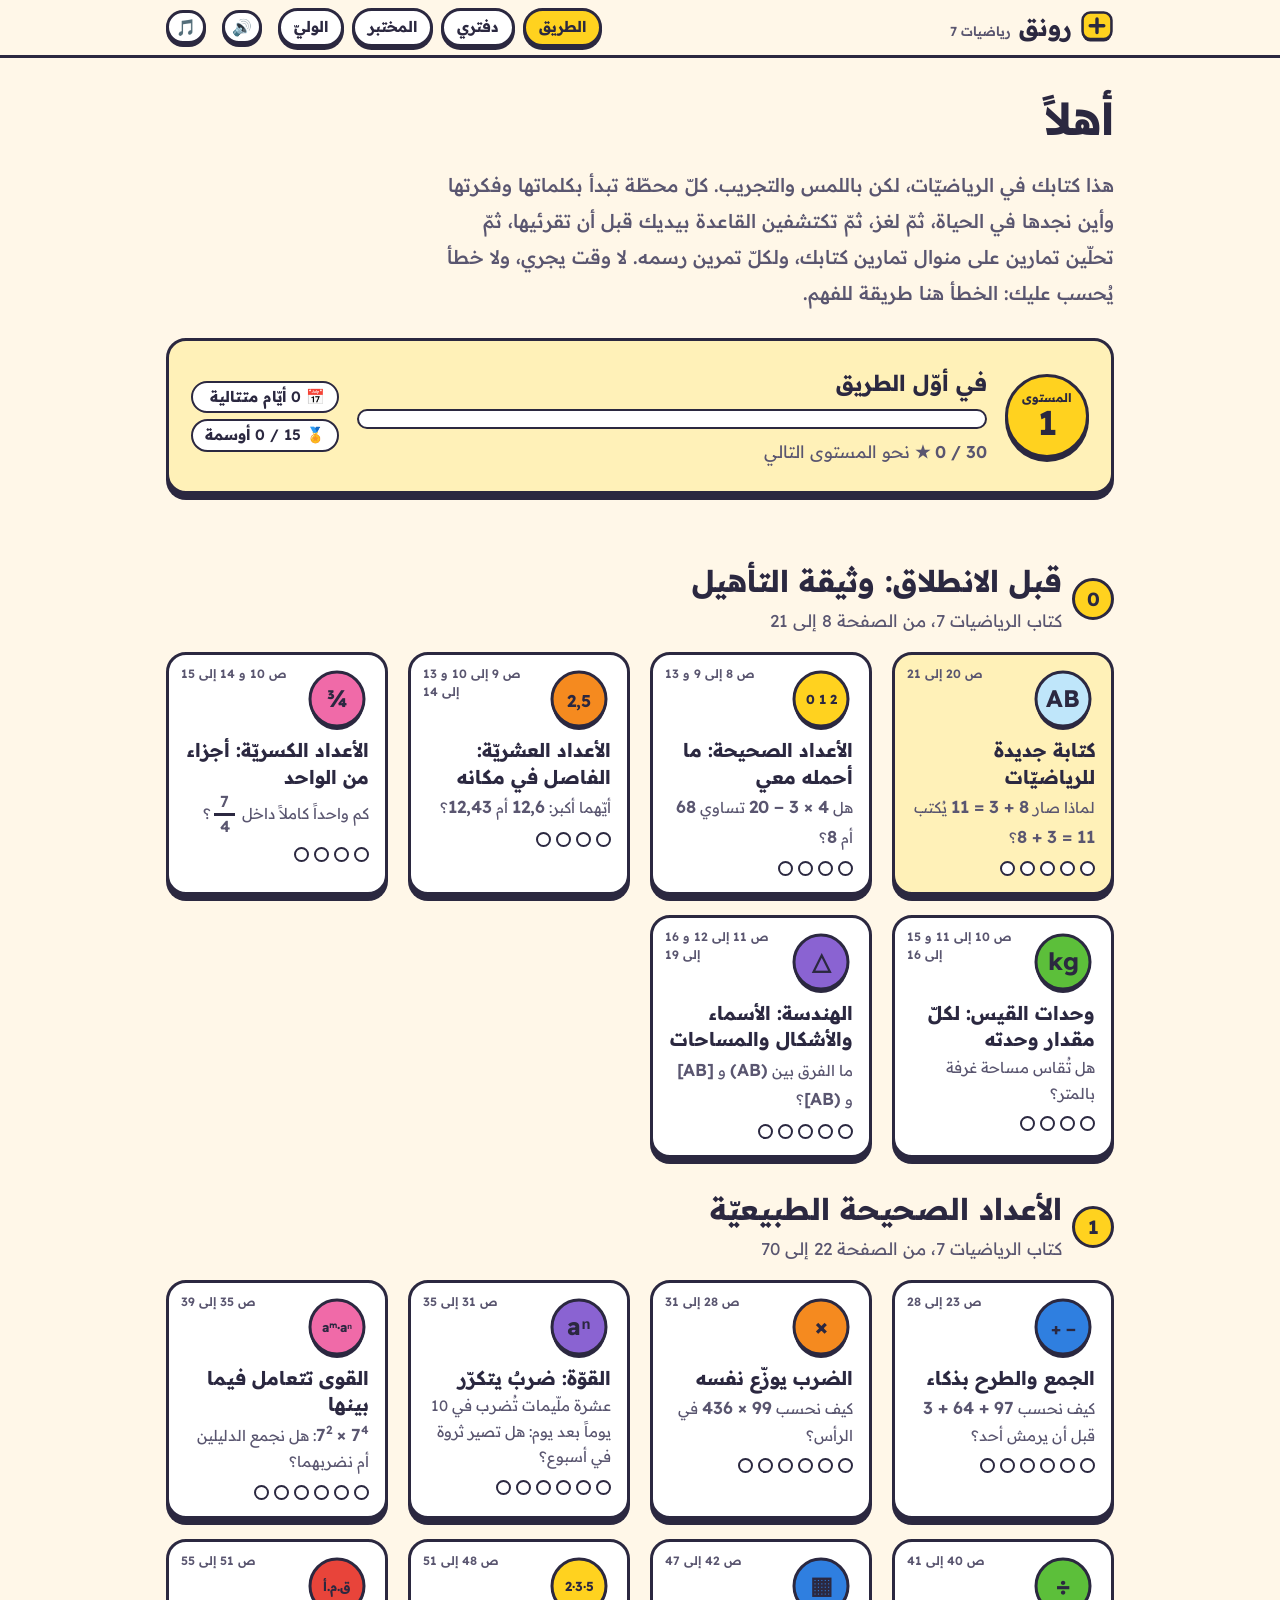
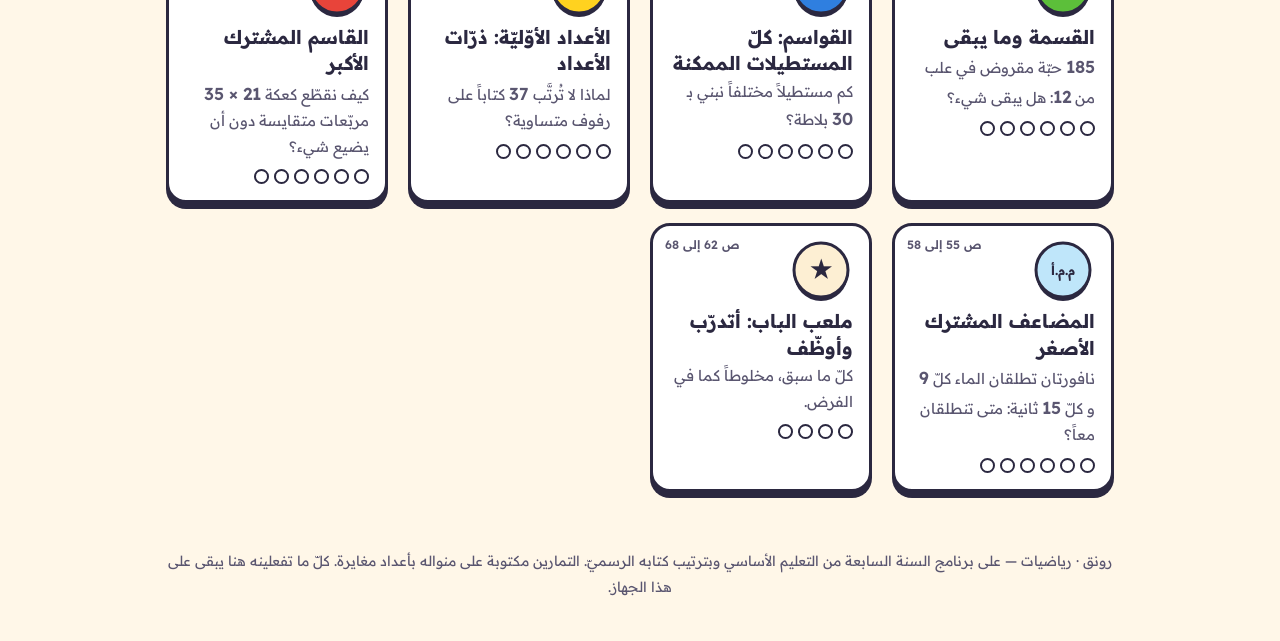
==== index.html @ 1fbb32f0 "Rawnaq Ed 0.4: first publication Co-Authored-By: Claude Fable 5.2 <noreply@anthropic.com>" ====
<!doctype html>
<html lang="ar" dir="rtl">
<head>
<meta charset="utf-8">
<meta name="robots" content="noindex, nofollow">
<meta name="viewport" content="width=device-width, initial-scale=1, viewport-fit=cover">
<meta name="theme-color" content="#FFD21F">
<link rel="manifest" href="manifest.webmanifest">
<link rel="icon" href="icons/icon.svg" type="image/svg+xml">
<link rel="apple-touch-icon" href="icons/icon-192.png">
<title>رونق · رياضيات</title>
<meta name="description" content="كتاب الرياضيات للسنة السابعة أساسي، باللمس والتجريب.">
<link rel="stylesheet" href="css/ed.css">
</head>
<body>
<header class="top">
  <div class="wrap">
    <a class="logo" href="#/" aria-label="رونق رياضيات، الصفحة الأولى">
      <svg viewBox="0 0 40 40" aria-hidden="true"><rect x="3" y="6" width="34" height="31" rx="9" fill="#2B2840"/><rect x="3" y="3" width="34" height="31" rx="9" fill="#FFD21F" stroke="#2B2840" stroke-width="3"/><path d="M12 18.500h16M20 10.500v16" stroke="#2B2840" stroke-width="4" stroke-linecap="round"/></svg>
      <span>رونق <small>رياضيات 7</small></span>
    </a>
    <nav class="nav" id="nav" aria-label="أقسام المنصّة">
      <a href="#/" data-k="home">الطريق</a>
      <a href="#/notebook" data-k="notebook">دفتري</a>
      <a href="#/lab" data-k="lab">المختبر</a>
      <a href="#/guardian" data-k="guardian">الوليّ</a>
    </nav>
    <button class="snd" id="sndBtn" type="button" aria-label="أصوات الأجوبة">🔊</button>
    <button class="snd" id="musBtn" type="button" aria-label="الموسيقى الهادئة">🎵</button>
  </div>
</header>
<main id="app"></main>
<noscript><p style="padding:24px">تحتاج هذه الصفحة إلى JavaScript لتعمل.</p></noscript>
<script src="js/core.js"></script>
<script src="js/pad.js"></script>
<script src="js/sound.js"></script>
<script src="js/game.js"></script>
<script src="js/viz.js"></script>
<script src="js/widgets.js"></script>
<script src="js/lab.js"></script>
<script src="js/content/ch0.js"></script>
<script src="js/content/ch1-0.js"></script>
<script src="js/content/ch1-a.js"></script>
<script src="js/content/ch1-b.js"></script>
<script src="js/content/ch1-c.js"></script>
<script src="js/app.js"></script>
<script src="js/remote.js"></script>
</body>
</html>
---- css/ed.css ----
/* Rawnaq Ed. Same paper, ink and chunky cards as the Rawnaq games site,
   tuned for reading and for touching numbers. */
@font-face {
  font-family: "Readex Pro"; src: url("../fonts/ReadexPro.ttf") format("truetype");
  font-weight: 160 700; font-style: normal; font-display: swap;
}
:root {
  --paper: #FFF7E8; --paper2: #FDEFD3; --ink: #2B2840; --ink2: #5A5670;
  --sun: #FFD21F; --red: #E8443A; --green: #5CBF3A; --blue: #2F7FE0; --sky: #BFE6FA;
  --orange: #F58A1F; --pink: #F06AA8; --violet: #8A63D2; --white: #FFFFFF;
  --soft-green: #DDF3D3; --soft-sun: #FFF1B8; --soft-pink: #FBDDEA; --soft-violet: #E6DCF7;
  --r: 20px; --line: 3px;
}
* { box-sizing: border-box; }
[hidden] { display: none !important; }
html { -webkit-text-size-adjust: 100%; }
body {
  margin: 0; background: var(--paper); color: var(--ink);
  font-family: "Readex Pro", "Noto Kufi Arabic", "Noto Sans Arabic", "Segoe UI", Tahoma, sans-serif;
  font-size: 19px; line-height: 1.9;
}
button, input, select { font: inherit; color: inherit; }
.wrap { max-width: 980px; margin: 0 auto; padding: 0 16px; }
h1, h2, h3 { line-height: 1.4; margin: 0 0 .4em; font-weight: 700; }
h1 { font-size: clamp(28px, 5vw, 44px); }
h2 { font-size: clamp(23px, 3.6vw, 30px); }
h3 { font-size: 21px; }
p { margin: 0 0 1em; }
/* numbers and expressions always read left to right, as in the textbook */
.m, .expr { direction: ltr; unicode-bidi: isolate; display: inline-block; font-weight: 600; white-space: nowrap; font-feature-settings: "tnum"; }
.expr { font-size: 1.15em; white-space: normal; max-width: 100%; vertical-align: baseline; }
.expr sup .ans, sup .ans { width: 2.6em; font-size: 16px; padding: 0 4px; }
.qt { line-height: 2.5; }
.lbl { font-weight: 600; white-space: nowrap; }
.qt .ans { margin: 0 3px; }
.expr sup, .m sup { font-size: .68em; line-height: 0; vertical-align: .62em; }

/* ---------- top bar ---------- */
.top { position: sticky; top: 0; z-index: 20; background: var(--paper); border-bottom: var(--line) solid var(--ink); }
.top .wrap { display: flex; align-items: center; gap: 10px; padding-top: 8px; padding-bottom: 8px; flex-wrap: wrap; }
.logo { display: flex; align-items: center; gap: 8px; text-decoration: none; color: inherit; font-weight: 700; font-size: 24px; line-height: 1; }
.logo svg { width: 34px; height: 34px; }
.logo small { font-size: 13px; color: var(--ink2); font-weight: 600; }
.nav { display: flex; gap: 8px; margin-inline-start: auto; flex-wrap: wrap; }
.nav a { text-decoration: none; color: inherit; font-weight: 700; font-size: 15px; padding: 2px 13px; border: var(--line) solid var(--ink); border-radius: 999px; background: var(--white); box-shadow: 0 3px 0 var(--ink); }
.nav a:hover, .nav a:focus-visible { transform: translateY(2px); box-shadow: 0 1px 0 var(--ink); }
.nav a.on { background: var(--sun); }

/* ---------- pieces ---------- */
.card { background: var(--white); border: var(--line) solid var(--ink); border-radius: var(--r); box-shadow: 0 6px 0 var(--ink); padding: 22px; margin-bottom: 26px; }
.card > :last-child { margin-bottom: 0; }
.card.tint { background: var(--paper2); }
.card.sky { background: var(--sky); }
.tag { display: inline-block; font-weight: 700; font-size: 14px; line-height: 1.7; padding: 0 12px; border: var(--line) solid var(--ink); border-radius: 999px; background: var(--sun); }
.tag.blue { background: var(--blue); color: #fff; } .tag.green { background: var(--green); color: #fff; }
.tag.pink { background: var(--pink); color: #fff; } .tag.violet { background: var(--violet); color: #fff; }
.tag.plain { background: var(--white); }
.btn { display: inline-flex; align-items: center; justify-content: center; gap: 8px; text-decoration: none; font-weight: 700; font-size: 18px; padding: 6px 22px; border: var(--line) solid var(--ink); border-radius: 16px; background: var(--green); color: #fff; box-shadow: 0 5px 0 var(--ink); cursor: pointer; }
.btn:hover, .btn:focus-visible { transform: translateY(2px); box-shadow: 0 3px 0 var(--ink); }
.btn:active { transform: translateY(5px); box-shadow: 0 0 0 var(--ink); }
.btn.sun { background: var(--sun); color: var(--ink); } .btn.white { background: var(--white); color: var(--ink); }
.btn.blue { background: var(--blue); } .btn.small { font-size: 15px; padding: 2px 14px; border-radius: 12px; box-shadow: 0 3px 0 var(--ink); }
.btn[disabled] { opacity: .45; cursor: default; transform: none; box-shadow: 0 5px 0 var(--ink); }
.row { display: flex; gap: 12px; flex-wrap: wrap; align-items: center; }
.row.center { justify-content: center; }
.muted { color: var(--ink2); font-size: .9em; }
.spacer { flex: 1; }
:focus-visible { outline: 3px solid var(--blue); outline-offset: 2px; }

/* ---------- home: the road ---------- */
.hello { padding: 30px 0 8px; }
.hello p { color: var(--ink2); font-weight: 500; max-width: 36em; }
.road { position: relative; padding: 10px 0 30px; }
.unit-title { display: flex; align-items: center; gap: 10px; margin: 30px 0 14px; }
.unit-title .num { width: 42px; height: 42px; border-radius: 50%; border: var(--line) solid var(--ink); background: var(--sun); display: grid; place-items: center; font-weight: 700; flex: none; }
.stations { display: grid; grid-template-columns: repeat(auto-fill, minmax(215px, 1fr)); gap: 20px; }
.station { display: block; text-decoration: none; color: inherit; background: var(--white); border: var(--line) solid var(--ink); border-radius: var(--r); box-shadow: 0 6px 0 var(--ink); padding: 14px 16px 16px; position: relative; }
.station:hover, .station:focus-visible { transform: translateY(2px); box-shadow: 0 4px 0 var(--ink); }
.station .ico { width: 64px; height: 64px; display: block; margin-bottom: 4px; }
.station h3 { font-size: 19px; margin-bottom: 2px; }
.station .q { color: var(--ink2); font-size: 15px; line-height: 1.7; margin: 0; }
.station .pg { position: absolute; top: 10px; inset-inline-end: 12px; max-width: calc(100% - 100px); text-align: end; line-height: 1.5; font-size: 12px; color: var(--ink2); font-weight: 600; }
.station.next { background: var(--soft-sun); }
.station.done { background: var(--soft-green); }
.beads { display: flex; gap: 5px; margin-top: 10px; }
.beads i { width: 15px; height: 15px; border-radius: 50%; border: 2px solid var(--ink); background: var(--white); }
.beads i.on { background: var(--green); }
.soon { opacity: .6; border-style: dashed; box-shadow: none; }

/* ---------- station page ---------- */
.st-head { padding: 22px 0 6px; }
.st-head .back { font-size: 15px; font-weight: 700; color: var(--ink2); text-decoration: none; }
.steps { display: flex; gap: 6px; margin: 12px 0 22px; flex-wrap: wrap; }
.steps button { cursor: pointer; font-weight: 700; font-size: 15px; padding: 1px 13px; border: var(--line) solid var(--ink); border-radius: 999px; background: var(--white); }
.steps button.on { background: var(--ink); color: var(--paper); }
.steps button.seen:not(.on) { background: var(--soft-green); }
.beat h2 { display: flex; align-items: center; gap: 10px; flex-wrap: wrap; }
.say { background: var(--paper2); border: var(--line) dashed var(--ink); border-radius: 16px; padding: 12px 18px; font-weight: 500; margin: 0 0 18px; }
.rule { background: var(--soft-sun); border: var(--line) solid var(--ink); border-radius: 16px; padding: 14px 18px; margin: 0 0 18px; position: relative; }
.rule .src { font-size: 13px; color: var(--ink2); font-weight: 600; display: block; margin-top: 6px; }
.rule .expr { font-size: 1.25em; }
.next-bar { display: flex; justify-content: space-between; gap: 12px; margin: 10px 0 60px; flex-wrap: wrap; }

/* ---------- questions ---------- */
.qbox { border-top: 2px solid var(--paper2); padding: 16px 0 6px; }
.qbox:first-child { border-top: 0; padding-top: 0; }
.qbox .qn { font-weight: 700; color: var(--ink2); font-size: 14px; }
.qbox .qt { font-weight: 600; margin: 0 0 10px; }
.ans { line-height: 1.6; max-width: 100%; font-size: 20px; font-weight: 700; width: 5.5em; text-align: center; direction: ltr; padding: 2px 8px; border: var(--line) solid var(--ink); border-radius: 12px; background: var(--paper); }
.ans.wide { width: 11em; }
.ans.ok { background: var(--soft-green); } .ans.no { background: var(--soft-pink); }
.choices { display: flex; flex-wrap: wrap; gap: 10px; }
.choice { cursor: pointer; font-weight: 700; padding: 2px 16px; border: var(--line) solid var(--ink); border-radius: 12px; background: var(--white); box-shadow: 0 3px 0 var(--ink); }
.choice.sel { background: var(--sky); }
.choice.ok { background: var(--soft-green); } .choice.no { background: var(--soft-pink); }
.fb { margin-top: 10px; padding: 8px 14px; border-radius: 12px; font-weight: 500; font-size: 17px; border: 2px solid var(--ink); }
.fb.ok { background: var(--soft-green); } .fb.think { background: var(--soft-violet); } .fb.hint { background: var(--soft-sun); }
.fb b { font-weight: 700; }
.qactions { display: flex; gap: 10px; margin-top: 10px; flex-wrap: wrap; align-items: center; }
.linkbtn { background: none; border: 0; padding: 0; cursor: pointer; font-weight: 700; color: var(--blue); text-decoration: underline; font-size: 15px; }
.bins { display: grid; grid-template-columns: repeat(auto-fit, minmax(150px, 1fr)); gap: 12px; margin-top: 10px; }
.bin { border: var(--line) dashed var(--ink); border-radius: 14px; min-height: 84px; padding: 6px 8px; background: var(--paper); cursor: pointer; }
.bin h4 { margin: 0 0 4px; font-size: 15px; }
.chips { display: flex; flex-wrap: wrap; gap: 8px; min-height: 40px; }
.chip { cursor: pointer; direction: ltr; font-weight: 700; padding: 0 12px; border: var(--line) solid var(--ink); border-radius: 10px; background: var(--white); box-shadow: 0 3px 0 var(--ink); }
.chip.sel { background: var(--sun); transform: translateY(-3px); }
.chip.ok { background: var(--soft-green); } .chip.no { background: var(--soft-pink); }

/* ---------- explorables ---------- */
.lab-area { background: var(--white); border: var(--line) solid var(--ink); border-radius: var(--r); padding: 14px; margin: 0 0 18px; overflow: hidden; }
.lab-area svg { display: block; width: 100%; height: auto; touch-action: none; user-select: none; }
.ctl { display: flex; align-items: center; gap: 10px; flex-wrap: wrap; margin: 6px 0; font-weight: 600; }
.ctl input[type=range] { flex: 1; min-width: 140px; accent-color: var(--blue); height: 28px; }
.ctl .val { min-width: 2.2em; text-align: center; border: var(--line) solid var(--ink); border-radius: 10px; background: var(--sun); font-weight: 700; direction: ltr; }
.readout { text-align: center; font-size: 22px; margin: 8px 0 2px; min-height: 1.9em; }
.readout .expr { font-size: 1.1em; }
.c-blue { color: var(--blue); } .c-red { color: var(--red); } .c-green { color: #3d9a1f; } .c-orange { color: #d97506; } .c-violet { color: var(--violet); }
.grid100 { display: grid; grid-template-columns: repeat(10, 1fr); gap: 5px; direction: ltr; max-width: 520px; margin: 0 auto; }
.grid100 button { aspect-ratio: 1; border: 2px solid var(--ink); border-radius: 9px; background: var(--white); font-weight: 700; font-size: clamp(12px, 2.6vw, 18px); cursor: pointer; padding: 0; transition: background .25s, opacity .25s; }
.grid100 button.prime { background: var(--sun); }
.grid100 button.out { background: var(--paper2); opacity: .38; }
.grid100 button.hit { background: var(--sky); }
.grid100 button.one { background: var(--paper2); opacity: .5; }
.found { display: flex; gap: 8px; flex-wrap: wrap; justify-content: center; min-height: 40px; direction: ltr; }
.found span { border: var(--line) solid var(--ink); border-radius: 10px; padding: 0 10px; font-weight: 700; background: var(--soft-green); }
.found span.miss { background: var(--white); color: transparent; border-style: dashed; }

/* ---------- lab console ---------- */
.console { background: var(--ink); color: var(--paper); border-radius: var(--r); padding: 16px; font-size: 17px; min-height: 200px; max-height: 50vh; overflow: auto; }
.console .in { color: var(--sun); font-weight: 700; }
.console .out { margin: 0 0 10px; direction: ltr; text-align: left; unicode-bidi: plaintext; word-break: break-word; }
.console .out.ar { direction: rtl; text-align: right; }
.cmdline { display: flex; gap: 10px; margin-top: 12px; }
.cmdline input { flex: 1; min-width: 0; padding: 6px 14px; border: var(--line) solid var(--ink); border-radius: 14px; background: var(--white); font-weight: 600; }
.cmds { display: flex; flex-wrap: wrap; gap: 8px; margin: 12px 0; }

/* ---------- notebook / guardian ---------- */
table.t { width: 100%; border-collapse: collapse; font-size: 16px; }
table.t th, table.t td { text-align: start; padding: 6px 10px; border-bottom: 2px solid var(--paper2); vertical-align: top; }
table.t th { font-weight: 700; color: var(--ink2); font-size: 14px; }
.meter { height: 14px; border: 2px solid var(--ink); border-radius: 999px; background: var(--white); overflow: hidden; min-width: 90px; direction: ltr; }
.meter i { display: block; height: 100%; background: var(--green); }
.badge-row { display: flex; gap: 14px; flex-wrap: wrap; }
.badge { width: 110px; text-align: center; font-size: 13px; font-weight: 700; line-height: 1.5; }
.badge svg { width: 68px; height: 68px; display: block; margin: 0 auto 4px; }
.badge.off { opacity: .3; }
footer { color: var(--ink2); font-size: 14px; padding: 26px 0 40px; text-align: center; }
.pop { animation: pop .35s ease-out; }
@keyframes pop { 0% { transform: scale(.6); opacity: 0; } 70% { transform: scale(1.12); } 100% { transform: scale(1); opacity: 1; } }
@media (max-width: 640px) {
  body { font-size: 17px; } .card { padding: 16px; }
  .nav { width: 100%; margin-inline-start: 0; }
}
@media (prefers-reduced-motion: reduce) { .pop { animation: none; } .btn:hover, .station:hover { transform: none; } }
@media print { .top, .next-bar, .steps { display: none; } }

/* ---------- fractions, comparison signs, figures ---------- */
.frac { display: inline-flex; flex-direction: column; align-items: center; vertical-align: middle; line-height: 1.25; margin: 0 3px; font-size: .92em; }
.frac > span:first-child { border-bottom: 3px solid var(--ink); padding: 0 5px 1px; min-width: 1.3em; text-align: center; }
.frac > span:last-child { padding: 1px 5px 0; text-align: center; }
.frac .ans { width: 2.8em; font-size: 17px; margin: 2px 0; }
button.ans.sign { width: 2.4em; cursor: pointer; background: var(--white); box-shadow: 0 3px 0 var(--ink); }
button.ans.sign.ok { background: var(--soft-green); } button.ans.sign.no { background: var(--soft-pink); }
.lab-area.fig svg { height: auto; }

/* ---------- sound buttons, level, stars, badges ---------- */
.snd { margin-inline-start: 6px; width: 40px; height: 34px; border: var(--line) solid var(--ink); border-radius: 999px; background: var(--white); box-shadow: 0 3px 0 var(--ink); cursor: pointer; font-size: 16px; line-height: 1; padding: 0; }
.snd.off { background: var(--paper2); opacity: .55; }
.snd#musBtn.off { text-decoration: line-through; }
a.levelcard { display: flex; gap: 18px; align-items: center; text-decoration: none; color: inherit; background: var(--soft-sun); flex-wrap: wrap; }
.lv-n { width: 84px; height: 84px; border-radius: 50%; border: var(--line) solid var(--ink); background: var(--sun); display: grid; place-content: center; text-align: center; line-height: 1.1; flex: none; box-shadow: 0 4px 0 var(--ink); }
.lv-n span { font-size: 12px; font-weight: 700; } .lv-n b { font-size: 34px; }
.lv-main { flex: 1; min-width: 200px; } .lv-main > b { font-size: 22px; }
.lv-side { display: flex; flex-direction: column; gap: 6px; }
.pill { font-weight: 700; font-size: 15px; background: var(--white); border: 2px solid var(--ink); border-radius: 999px; padding: 0 12px; }
.meter.big { height: 20px; margin: 4px 0; } .meter.big i { background: var(--orange); transition: width .6s; }
.stars { color: #E9A900; font-size: 1.25em; letter-spacing: 2px; text-shadow: 0 1px 0 var(--ink); } .stars i { color: #ddd; font-style: normal; text-shadow: none; }
.fb { position: relative; }
.plus { position: absolute; inset-inline-end: 14px; top: -6px; font-weight: 700; color: #B98300; font-size: 22px; animation: rise 1.3s ease-out forwards; pointer-events: none; }
@keyframes rise { 0% { transform: translateY(8px) scale(.6); opacity: 0; } 25% { transform: translateY(-6px) scale(1.25); opacity: 1; } 100% { transform: translateY(-46px) scale(1); opacity: 0; } }
.combo { display: inline-block; margin-inline-start: 10px; background: var(--orange); color: #fff; font-weight: 700; font-size: 14px; border: 2px solid var(--ink); border-radius: 999px; padding: 0 10px; animation: pop .35s ease-out; }
.toasts { position: fixed; top: 12px; left: 0; right: 0; z-index: 90; display: flex; flex-direction: column; align-items: center; gap: 8px; pointer-events: none; }
.toast { display: flex; gap: 12px; align-items: center; background: var(--white); border: var(--line) solid var(--ink); border-radius: 18px; box-shadow: 0 6px 0 var(--ink); padding: 8px 20px; font-size: 17px; line-height: 1.6; animation: drop .45s cubic-bezier(.2,1.4,.4,1); width: max-content; max-width: 92vw; }
.toast.badge { background: var(--soft-sun); } .toast .big { font-size: 40px; line-height: 1; }
.toast.out { opacity: 0; transform: translateY(-20px); transition: all .4s; }
@keyframes drop { from { transform: translateY(-80px); opacity: 0; } to { transform: none; opacity: 1; } }
.confetti { position: fixed; inset: 0; z-index: 80; pointer-events: none; overflow: hidden; }
.confetti i { position: absolute; top: -20px; width: 10px; height: 16px; border-radius: 3px; animation: fall linear forwards; }
@keyframes fall { to { top: 105%; transform: rotate(720deg) translateX(40px); } }
.badge { width: 128px; } .badge .b-ico { font-size: 44px; line-height: 1.2; } .badge span { display: block; font-weight: 500; font-size: 12px; color: var(--ink2); line-height: 1.5; }
.badge.off { opacity: .32; filter: grayscale(1); }
.gloss p { margin: 0 0 6px; } .gloss { margin-top: 12px; }
label.check { display: inline-flex; gap: 8px; align-items: center; font-weight: 600; cursor: pointer; } label.check input { width: 22px; height: 22px; accent-color: var(--green); }
.gallery { display: grid; grid-template-columns: repeat(auto-fill, minmax(300px, 1fr)); gap: 16px; } .gallery .card { padding: 12px; margin: 0; }
textarea { width: 100%; font: inherit; padding: 8px 12px; border: var(--line) solid var(--ink); border-radius: 12px; background: var(--paper); }
.lab-who { flex: 1; font-weight: 700; align-self: center; min-width: 0; }

/* ---------- figures ---------- */
.vizbox { direction: ltr; width: 100%; display: flex; flex-direction: column; justify-content: center; }
.vizbox svg.viz, .vizbox .viz-raw svg, .vizbox > svg { display: block; width: 100%; height: auto; max-height: 100%; }
.vizbox.live, .vizbox.rtl { direction: rtl; }
.vizbox.live { justify-content: flex-start; }
.vizbox.live .lab-area { margin-bottom: 8px; padding: 8px; border-width: 2px; }
.vizset { width: 100%; display: flex; flex-direction: column; justify-content: center; gap: 6px; min-height: 0; }
.vizdots { display: flex; gap: 6px; justify-content: center; direction: ltr; }
.vizdots button { width: 26px; height: 26px; border-radius: 50%; border: 2px solid var(--ink); background: var(--white); font-weight: 700; font-size: 13px; padding: 0; cursor: pointer; }
.vizdots button.on { background: var(--sun); }
.viz-note { text-align: center; font-size: 1.35em; font-weight: 700; line-height: 2.1; padding: 10px; }
.viz-note .expr { font-size: 1.2em; } .viz-ico { font-size: 64px; line-height: 1.2; }

/* ---------- the stage: one screen, the exercise on one half and its drawing on the other ---------- */
body.in-stage { overflow: hidden; } body.in-stage .top { display: none; }
.stage { height: 100vh; height: 100dvh; display: grid; grid-template-rows: auto minmax(0, 1fr) auto; }
.stage-top { display: flex; align-items: center; gap: 12px; padding: 6px 14px; border-bottom: var(--line) solid var(--ink); background: var(--paper); min-width: 0; }
.stage-top .back { font-weight: 700; font-size: 15px; color: var(--ink); text-decoration: none; border: 2px solid var(--ink); border-radius: 999px; padding: 0 12px; background: var(--white); white-space: nowrap; }
.stage-title { display: flex; align-items: center; gap: 8px; font-size: 17px; min-width: 0; white-space: nowrap; overflow: hidden; text-overflow: ellipsis; }
.stage-title .ico { flex: none; }
.stage-top .steps { margin: 0 auto 0 0; margin-inline: auto 0; flex-wrap: nowrap; overflow: hidden; gap: 4px; }
.stage-top .steps a { text-decoration: none; color: inherit; font-weight: 700; font-size: 13px; padding: 0 10px; border: 2px solid var(--ink); border-radius: 999px; background: var(--white); white-space: nowrap; }
.stage-top .steps a.seen { background: var(--soft-green); } .stage-top .steps a.on { background: var(--ink); color: var(--paper); }
.stage-stars { font-weight: 700; background: var(--sun); border: 2px solid var(--ink); border-radius: 999px; padding: 0 12px; white-space: nowrap; direction: ltr; }
.panes { display: grid; grid-template-columns: minmax(0, 1fr) minmax(0, 1fr); min-height: 0; }
.stage.solo .panes { grid-template-columns: minmax(0, 1fr); }
.pane { min-height: 0; min-width: 0; overflow-y: auto; padding: 16px 20px; }
.pane.text { scroll-behavior: smooth; }
.pane.fig { background: var(--white); border-inline-start: var(--line) solid var(--ink); display: flex; align-items: center; justify-content: center; padding: 12px; transition: background .4s; }
.pane.fig.solved { background: #F3FBEF; }
.pane.fig > * { max-height: 100%; }
.stage.solo .pane.text { max-width: 980px; margin: 0 auto; width: 100%; }
.slide-head { display: flex; gap: 8px; align-items: center; font-weight: 700; color: var(--ink2); font-size: 15px; margin-bottom: 8px; flex-wrap: wrap; }
.pane.text h2 { font-size: 24px; } .pane.text h3 { margin-top: 0; }
.pane.text .qbox { border-top: 0; padding-top: 0; }
.try { font-weight: 700; color: var(--blue); }
.stage-bot { display: flex; align-items: center; gap: 12px; padding: 6px 14px 10px; border-top: var(--line) solid var(--ink); background: var(--paper); }
.stage-bot .prev { min-width: 96px; } .stage-bot .btn { font-size: 16px; padding: 2px 18px; box-shadow: 0 4px 0 var(--ink); }
.stage-bot .btn.next { background: var(--white); color: var(--ink); min-width: 110px; }
.stage-bot .btn.next.go { background: var(--sun); animation: pop .35s ease-out; }
.track { flex: 1; display: flex; gap: 4px; align-items: center; justify-content: center; flex-wrap: wrap; min-width: 0; }
.track i { width: 12px; height: 12px; border-radius: 50%; border: 2px solid var(--ink); background: var(--white); flex: none; }
.track i:not(.q) { border-radius: 3px; } .track i.ok { background: var(--green); } .track i.on { background: var(--ink); transform: scale(1.3); }
.track .m { font-size: 13px; color: var(--ink2); margin-inline-start: 8px; }
.terms { display: flex; flex-direction: column; gap: 8px; }
.term { text-align: start; cursor: pointer; background: var(--white); border: var(--line) solid var(--ink); border-radius: 14px; padding: 6px 14px; box-shadow: 0 3px 0 var(--ink); line-height: 1.7; }
.term b { display: block; font-size: 1.05em; } .term span { color: var(--ink2); font-weight: 500; font-size: .92em; }
.term.on { background: var(--soft-sun); }
.idea { background: var(--soft-sun); border: var(--line) solid var(--ink); border-radius: 16px; padding: 14px 18px; font-size: 1.1em; font-weight: 600; }
.uses { display: grid; grid-template-columns: repeat(auto-fit, minmax(210px, 1fr)); gap: 14px; }
.use { background: var(--white); border: var(--line) solid var(--ink); border-radius: var(--r); box-shadow: 0 5px 0 var(--ink); padding: 12px 16px; text-align: center; }
.use-ico { font-size: 54px; line-height: 1.3; } .use h3 { margin: 0 0 4px; } .use p { margin: 0; color: var(--ink2); font-size: .92em; line-height: 1.75; }
.finale { text-align: center; padding: 16px 0; } .finale .ico { margin: 0 auto; display: block; } .bigstars { font-size: 34px; font-weight: 700; color: #B98300; margin: 0; }
/* tall screens (a phone held upright): the drawing above, the exercise under it */
@media (max-aspect-ratio: 1/1) {
  .panes { grid-template-columns: minmax(0, 1fr); grid-template-rows: minmax(0, 40%) minmax(0, 1fr); }
  .stage.solo .panes { grid-template-rows: minmax(0, 1fr); }
  .pane.fig { order: -1; border-inline-start: 0; border-bottom: var(--line) solid var(--ink); padding: 8px; }
  .pane { padding: 12px 14px; }
  .stage-top .steps { display: none; } .stage-title b { font-size: 15px; }
}
@media (max-height: 520px) { .stage-top { padding: 3px 12px; } .stage-bot { padding: 4px 12px 6px; } .pane { padding: 10px 16px; } }

/* ---------- answer boxes that open the pad, and the pad ---------- */
button.ans.slot { cursor: pointer; background: var(--white); box-shadow: 0 3px 0 var(--ink); min-height: 1.9em; vertical-align: middle; font-family: inherit; }
button.ans.slot.ok { background: var(--soft-green); } button.ans.slot.no { background: var(--soft-pink); }
button.ans.slot.typing { background: var(--soft-sun); outline: 4px solid var(--orange); outline-offset: 2px; }
button.ans.slot[disabled] { box-shadow: none; color: inherit; opacity: 1; }
.pad { position: fixed; z-index: 50; bottom: 0; right: 0; width: 50%; background: var(--ink); padding: 8px 10px 10px; border-radius: 18px 0 0 0; box-shadow: 0 -4px 16px rgba(0,0,0,.25); }
body:not(.in-stage) .pad { width: 100%; max-width: 560px; right: 50%; transform: translateX(50%); border-radius: 18px 18px 0 0; }
.pad[hidden] { display: none; }
.pad-prev { background: var(--paper); color: var(--ink); border-radius: 10px; font-weight: 700; font-size: 22px; text-align: center; min-height: 36px; line-height: 36px; margin-bottom: 6px; direction: ltr; overflow: hidden; white-space: nowrap; }
.pad-row { display: flex; justify-content: center; gap: 6px; margin-bottom: 6px; }
.pad-key { flex: 1; height: 44px; font-size: 24px; font-weight: 700; border: 2px solid var(--paper); border-radius: 12px; background: var(--paper); color: var(--ink); cursor: pointer; padding: 0; font-family: inherit; }
.pad-key.op { background: var(--sky); } .pad-key.ok { background: var(--green); color: #fff; flex: 1.6; font-size: 20px; } .pad-key.del { background: var(--soft-pink); }
.pad-key:active { transform: scale(.94); }
.pad-note { color: var(--paper); font-size: 13px; text-align: center; opacity: .85; line-height: 1.4; }
body.pad-on .pane.text { padding-bottom: 250px; }
body.pad-on:not(.in-stage) { padding-bottom: 260px; }
@media (max-aspect-ratio: 1/1) { .pad { width: 100%; border-radius: 18px 18px 0 0; } .pad-key { height: 48px; } }

/* ---------- television ---------- */
html.tv body { font-size: 20px; }
html.tv .wrap { max-width: 1120px; }
html.tv :focus { outline: 5px solid var(--blue); outline-offset: 2px; box-shadow: 0 0 0 9px var(--sun) !important; border-radius: 12px; }
html.tv .pad-key:focus { outline: 4px solid var(--sun); box-shadow: none !important; background: var(--sun); transform: scale(1.08); }
html.tv input[type=range] { height: 36px; }
html.tv .grid100 { max-width: 620px; }
html.tv .stage .qt { line-height: 2.2; }
html.tv .pane { padding: 12px 18px; }
html.tv .pad-key { height: 40px; }
@media (prefers-reduced-motion: reduce) { .plus, .toast, .stage-bot .btn.next.go, .combo { animation: none; } }
/* an explorable inside half a screen: tighter, so its drawing, its sentence and its sliders all fit */
.vizbox.live .readout { font-size: 17px; line-height: 1.7; min-height: 0; margin: 4px 0; }
.vizbox.live .ctl { margin: 2px 0; font-size: .85em; gap: 6px; }
.vizbox.live .say { padding: 6px 12px; margin-bottom: 8px; font-size: .85em; }
.vizbox.live .lab-area svg { max-height: 42vh; }
.pane.fig:has(.vizbox.live) { align-items: flex-start; }
/* nothing in a stage may be wider than the screen: a long title or a long line must never push the page sideways */
.stage { grid-template-columns: minmax(0, 1fr); width: 100%; overflow: hidden; }
.stage-top > * { flex-shrink: 0; }
.stage-top .stage-title { flex: 0 1 auto; }
.stage-top .steps { flex: 1 1 0; min-width: 0; justify-content: flex-end; }
.pane { overflow-x: hidden; }
.pane.text .qt { overflow-wrap: anywhere; }
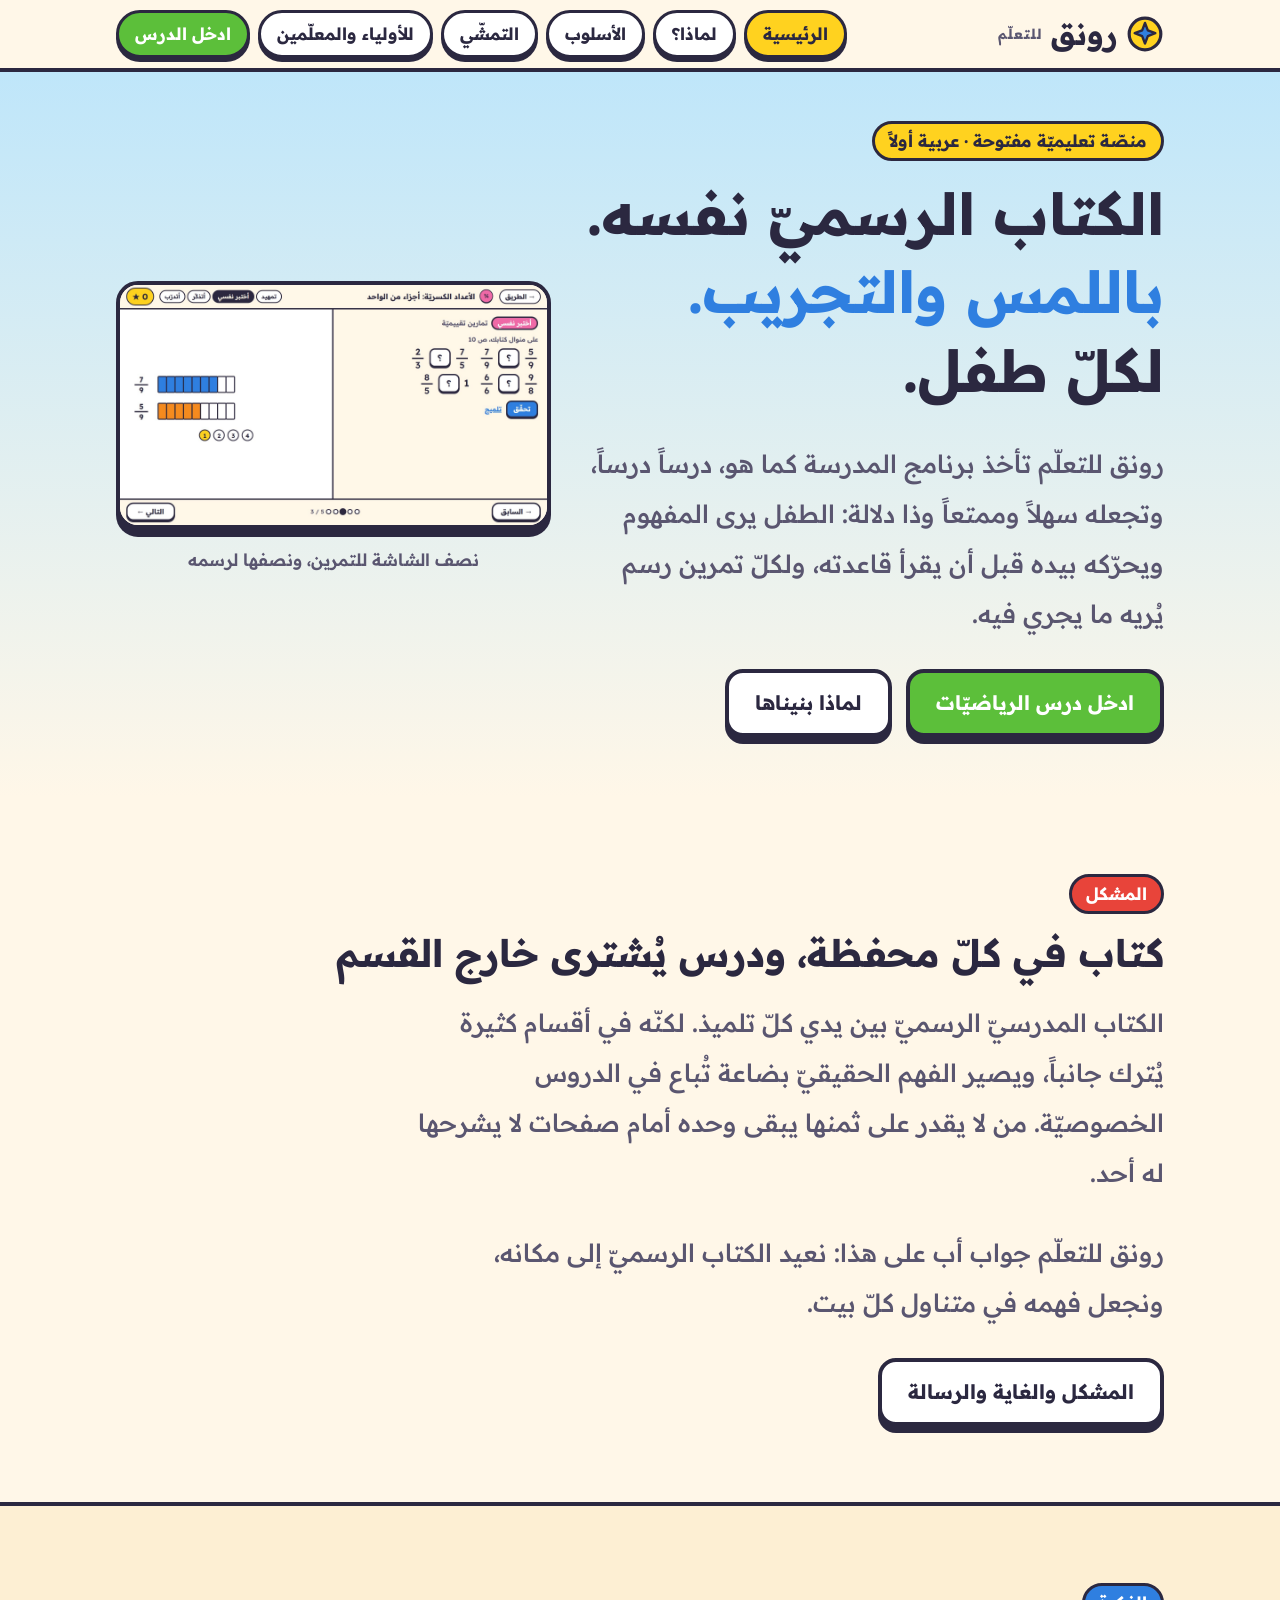
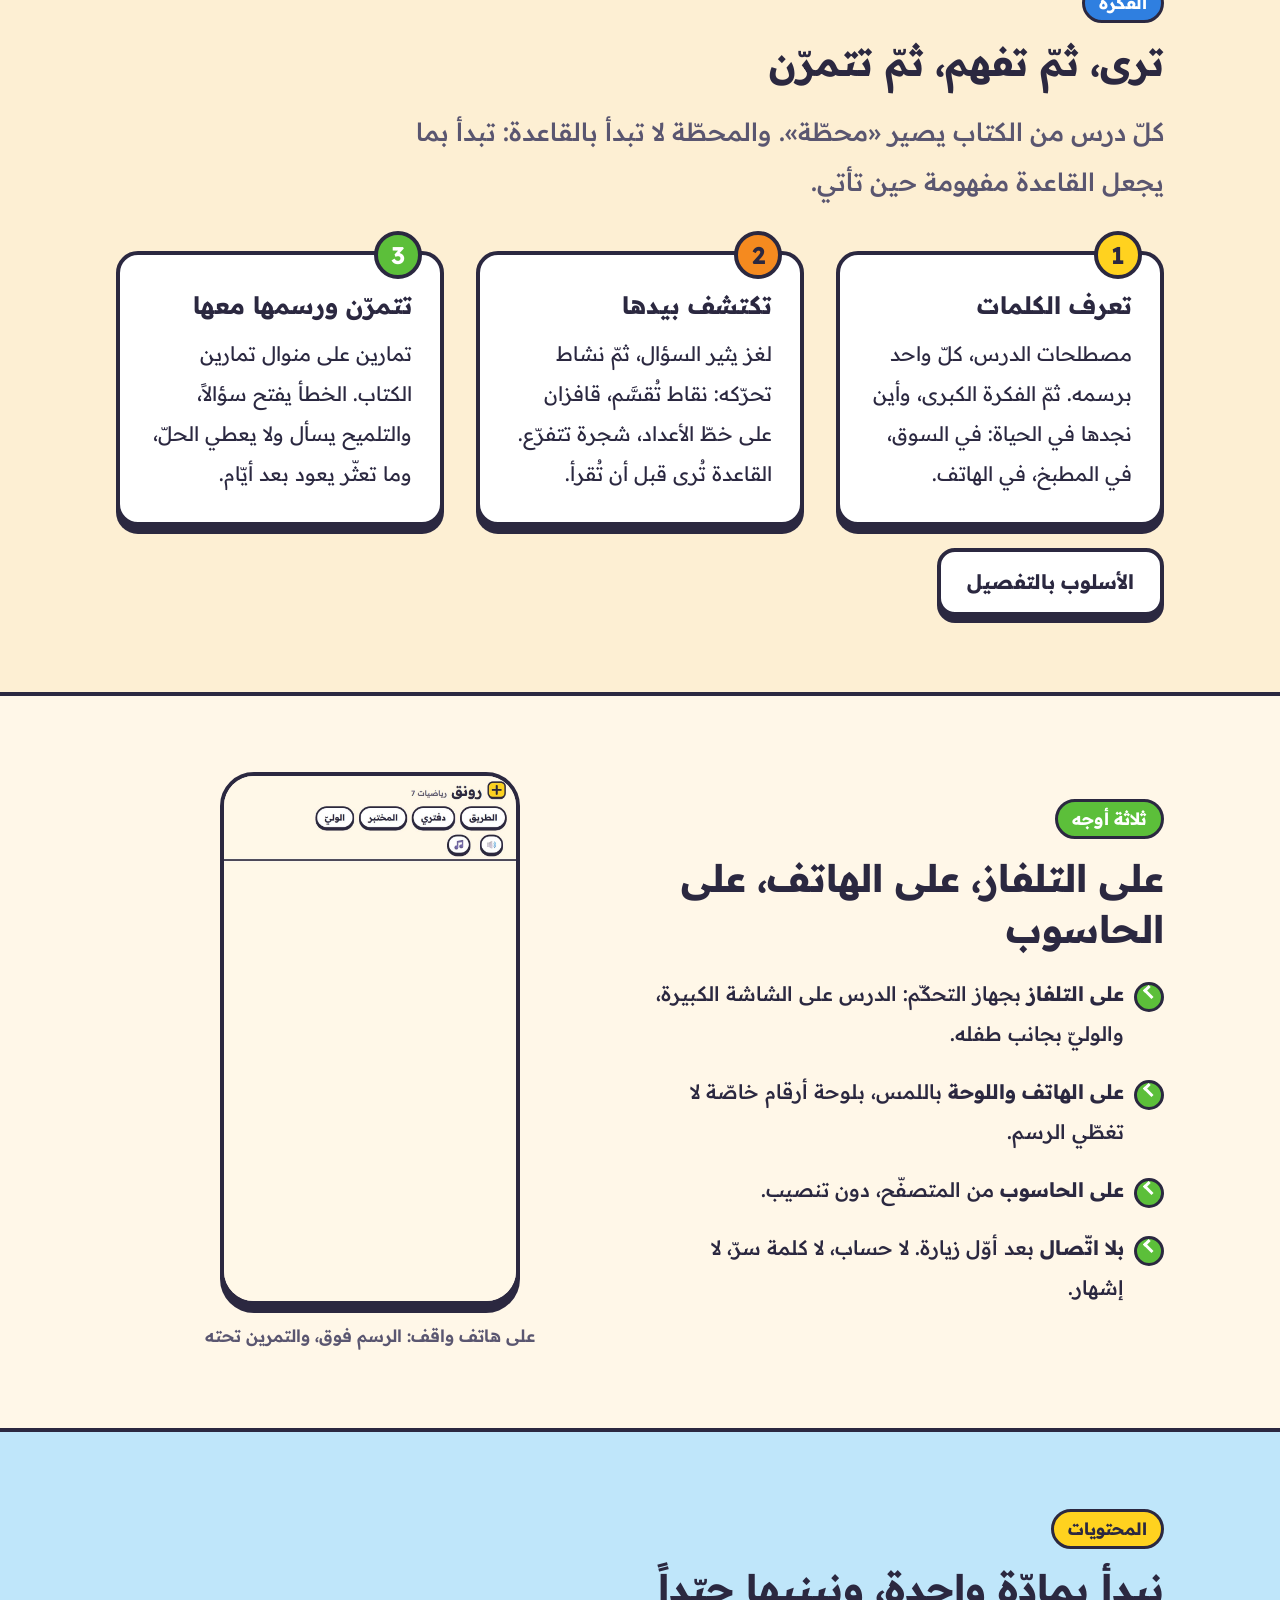
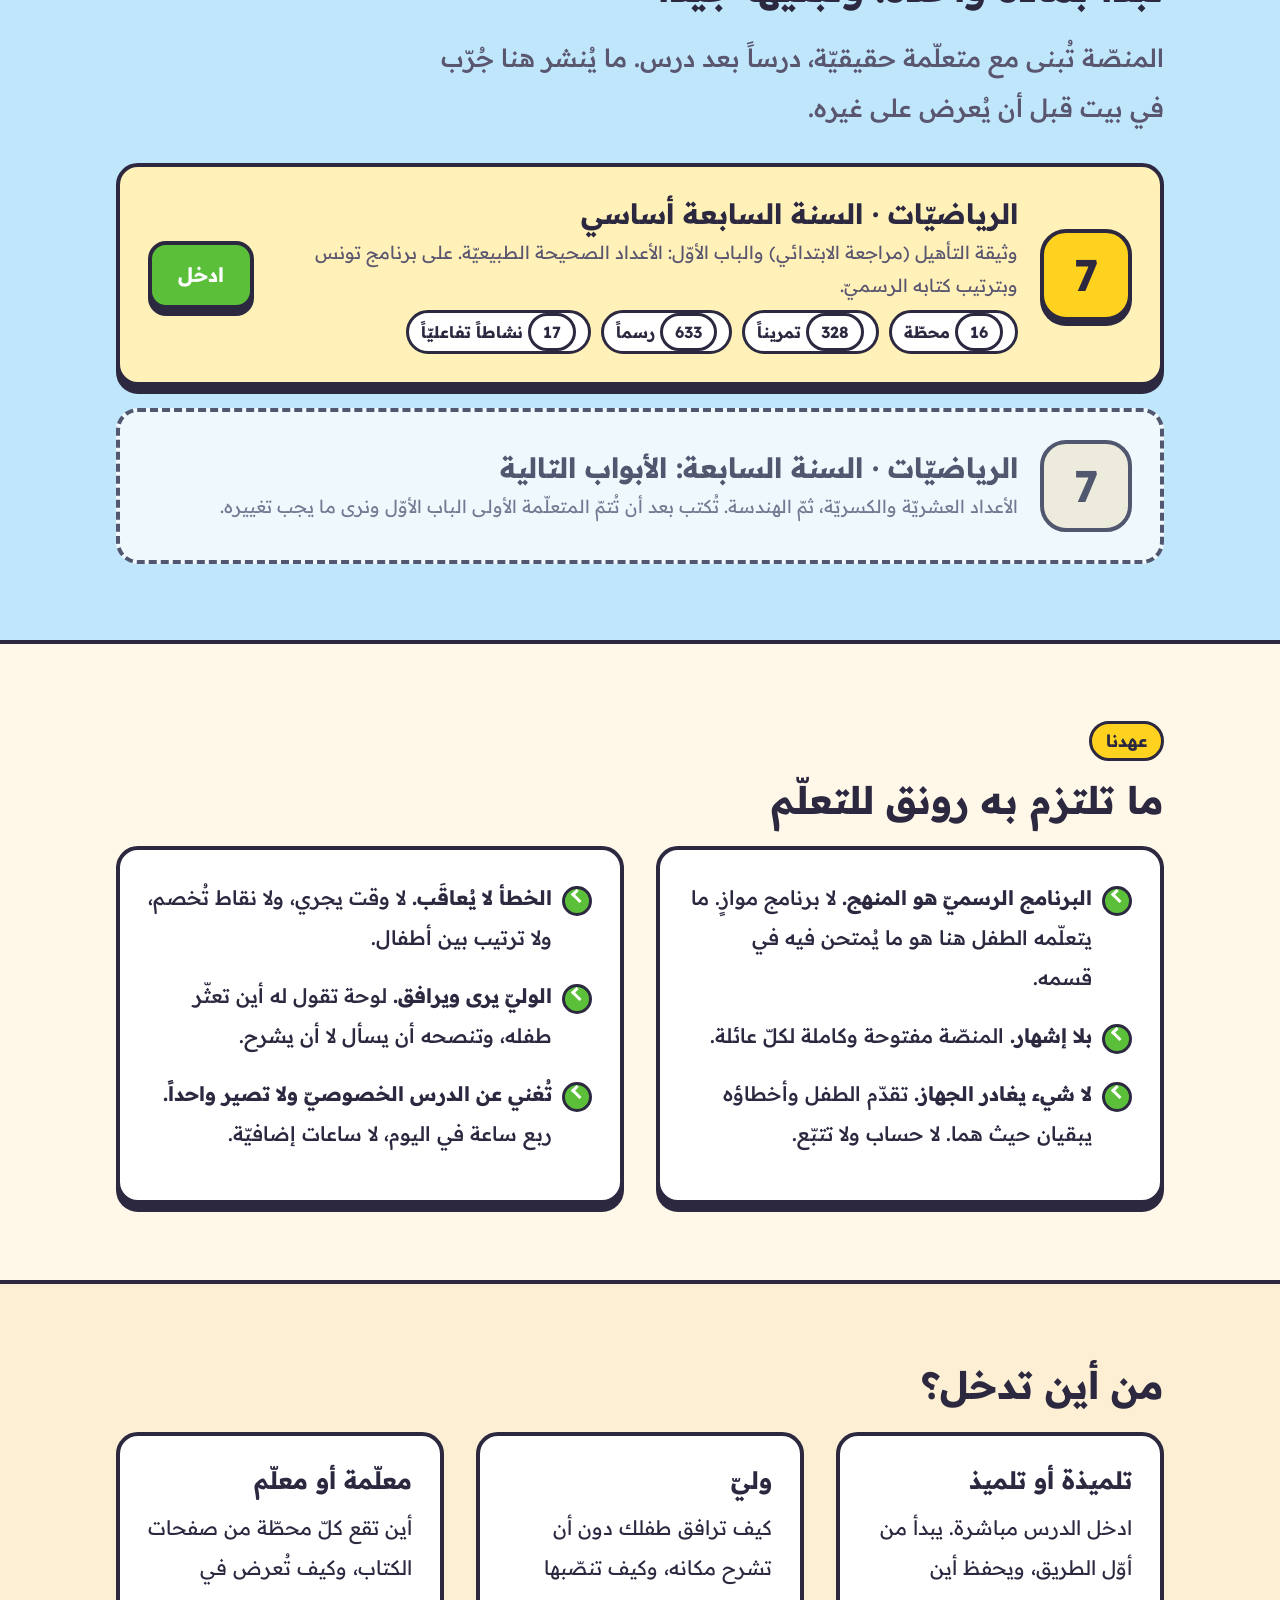
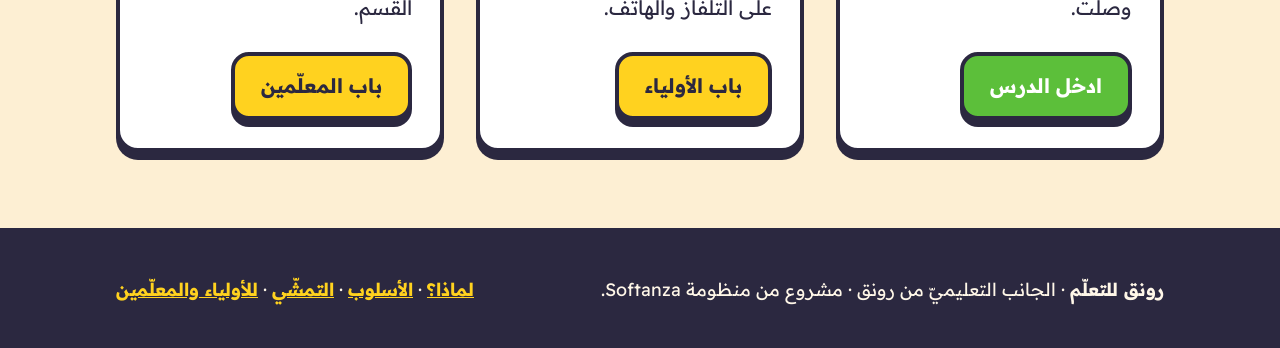
==== commit 63806053: "The site around the platform: why, method, journey, guardians; the maths platform moves to math7/ Co" ====
--- a/index.html
+++ b/index.html
@@ -3,47 +3,145 @@
 <head>
 <meta charset="utf-8">
 <meta name="robots" content="noindex, nofollow">
-<meta name="viewport" content="width=device-width, initial-scale=1, viewport-fit=cover">
-<meta name="theme-color" content="#FFD21F">
-<link rel="manifest" href="manifest.webmanifest">
-<link rel="icon" href="icons/icon.svg" type="image/svg+xml">
-<link rel="apple-touch-icon" href="icons/icon-192.png">
-<title>رونق · رياضيات</title>
-<meta name="description" content="كتاب الرياضيات للسنة السابعة أساسي، باللمس والتجريب.">
-<link rel="stylesheet" href="css/ed.css">
+<meta name="viewport" content="width=device-width, initial-scale=1">
+<title>رونق للتعلّم — البرنامج الرسميّ، باللمس والتجريب</title>
+<meta name="description" content="رونق للتعلّم منصّة مفتوحة تجعل دروس البرنامج الرسميّ سهلة وممتعة وذات دلالة. تبدأ برياضيّات السنة السابعة من التعليم الأساسي.">
+<link rel="icon" href="math7/icons/icon.svg" type="image/svg+xml">
+<link rel="stylesheet" href="css/site.css">
 </head>
 <body>
-<header class="top">
-  <div class="wrap">
-    <a class="logo" href="#/" aria-label="رونق رياضيات، الصفحة الأولى">
-      <svg viewBox="0 0 40 40" aria-hidden="true"><rect x="3" y="6" width="34" height="31" rx="9" fill="#2B2840"/><rect x="3" y="3" width="34" height="31" rx="9" fill="#FFD21F" stroke="#2B2840" stroke-width="3"/><path d="M12 18.500h16M20 10.500v16" stroke="#2B2840" stroke-width="4" stroke-linecap="round"/></svg>
-      <span>رونق <small>رياضيات 7</small></span>
+<header class="top"><div class="wrap">
+  <a class="logo" href="index.html" aria-label="رونق للتعلّم">
+    <svg viewBox="0 0 48 48" aria-hidden="true"><circle cx="24" cy="24" r="20" fill="#FFD21F" stroke="#2B2840" stroke-width="4"/><path d="M24 10l3.6 9.4L37 23l-9.4 3.6L24 36l-3.6-9.4L11 23l9.4-3.6z" fill="#2F7FE0" stroke="#2B2840" stroke-width="3" stroke-linejoin="round"/></svg>
+    رونق <small>للتعلّم</small>
+  </a>
+  <nav class="nav">
+    <a class="on" href="index.html">الرئيسية</a>
+    <a href="why.html">لماذا؟</a>
+    <a href="method.html">الأسلوب</a>
+    <a href="journey.html">التمشّي</a>
+    <a href="guardians.html">للأولياء والمعلّمين</a>
+    <a class="kids" href="math7/index.html">ادخل الدرس</a>
+  </nav>
+</div></header>
+
+<main>
+<div class="hero"><div class="wrap">
+  <div>
+    <span class="tag">منصّة تعليميّة مفتوحة · عربية أولاً</span>
+    <h1><span>الكتاب الرسميّ نفسه.</span> <b class="blue">باللمس والتجريب.</b> <span>لكلّ طفل.</span></h1>
+    <p class="lead">رونق للتعلّم تأخذ برنامج المدرسة كما هو، درساً درساً، وتجعله سهلاً وممتعاً وذا دلالة: الطفل يرى المفهوم ويحرّكه بيده قبل أن يقرأ قاعدته، ولكلّ تمرين رسم يُريه ما يجري فيه.</p>
+    <div class="btns">
+      <a class="btn" href="math7/index.html">ادخل درس الرياضيّات</a>
+      <a class="btn white" href="why.html">لماذا بنيناها</a>
+    </div>
+  </div>
+  <figure>
+    <div class="shot light"><img src="img/frac.jpg" width="1920" height="1080" alt="شاشة تمرين: مقارنة كسرين على اليمين، وعلى اليسار شريطان ملوّنان يمثّلان سبعة أتساع وخمسة أتساع"></div>
+    <figcaption>نصف الشاشة للتمرين، ونصفها لرسمه</figcaption>
+  </figure>
+</div></div>
+
+<section><div class="wrap">
+  <span class="tag red">المشكل</span>
+  <h2>كتاب في كلّ محفظة، ودرس يُشترى خارج القسم</h2>
+  <p class="lead">الكتاب المدرسيّ الرسميّ بين يدي كلّ تلميذ. لكنّه في أقسام كثيرة يُترك جانباً، ويصير الفهم الحقيقيّ بضاعة تُباع في الدروس الخصوصيّة. من لا يقدر على ثمنها يبقى وحده أمام صفحات لا يشرحها له أحد.</p>
+  <p class="lead">رونق للتعلّم جواب أب على هذا: نعيد الكتاب الرسميّ إلى مكانه، ونجعل فهمه في متناول كلّ بيت.</p>
+  <div class="btns"><a class="btn white" href="why.html">المشكل والغاية والرسالة</a></div>
+</div></section>
+
+<section class="tint"><div class="wrap">
+  <span class="tag blue">الفكرة</span>
+  <h2>ترى، ثمّ تفهم، ثمّ تتمرّن</h2>
+  <p class="lead">كلّ درس من الكتاب يصير «محطّة». والمحطّة لا تبدأ بالقاعدة: تبدأ بما يجعل القاعدة مفهومة حين تأتي.</p>
+  <div class="grid g3" style="margin-top:44px">
+    <div class="card step"><span class="n">1</span><h3>تعرف الكلمات</h3><p>مصطلحات الدرس، كلّ واحد برسمه. ثمّ الفكرة الكبرى، وأين نجدها في الحياة: في السوق، في المطبخ، في الهاتف.</p></div>
+    <div class="card step"><span class="n">2</span><h3>تكتشف بيدها</h3><p>لغز يثير السؤال، ثمّ نشاط تحرّكه: نقاط تُقسَّم، قافزان على خطّ الأعداد، شجرة تتفرّع. القاعدة تُرى قبل أن تُقرأ.</p></div>
+    <div class="card step"><span class="n">3</span><h3>تتمرّن ورسمها معها</h3><p>تمارين على منوال تمارين الكتاب. الخطأ يفتح سؤالاً، والتلميح يسأل ولا يعطي الحلّ، وما تعثّر يعود بعد أيّام.</p></div>
+  </div>
+  <div class="btns"><a class="btn white" href="method.html">الأسلوب بالتفصيل</a></div>
+</div></section>
+
+<section><div class="wrap">
+  <div class="grid g2" style="align-items:center">
+    <div>
+      <span class="tag green">ثلاثة أوجه</span>
+      <h2>على التلفاز، على الهاتف، على الحاسوب</h2>
+      <ul class="ticks">
+        <li><b>على التلفاز</b> بجهاز التحكّم: الدرس على الشاشة الكبيرة، والوليّ بجانب طفله.</li>
+        <li><b>على الهاتف واللوحة</b> باللمس، بلوحة أرقام خاصّة لا تغطّي الرسم.</li>
+        <li><b>على الحاسوب</b> من المتصفّح، دون تنصيب.</li>
+        <li><b>بلا اتّصال</b> بعد أوّل زيارة. لا حساب، لا كلمة سرّ، لا إشهار.</li>
+      </ul>
+    </div>
+    <figure>
+      <div class="shot phone light"><img src="img/phone.jpg" width="1000" height="1800" alt="المنصّة على هاتف: مثلّث بقاعدته وارتفاعه في الأعلى، وسؤال المساحة تحته"></div>
+      <figcaption>على هاتف واقف: الرسم فوق، والتمرين تحته</figcaption>
+    </figure>
+  </div>
+</div></section>
+
+<section class="sky" id="contents"><div class="wrap">
+  <span class="tag">المحتويات</span>
+  <h2>نبدأ بمادّة واحدة، ونبنيها جيّداً</h2>
+  <p class="lead">المنصّة تُبنى مع متعلّمة حقيقيّة، درساً بعد درس. ما يُنشر هنا جُرّب في بيت قبل أن يُعرض على غيره.</p>
+  <div class="grid" style="margin-top:26px;gap:22px">
+    <a class="card subject" href="math7/index.html">
+      <span class="badge">7</span>
+      <span>
+        <h3>الرياضيّات · السنة السابعة أساسي</h3>
+        <p>وثيقة التأهيل (مراجعة الابتدائي) والباب الأوّل: الأعداد الصحيحة الطبيعيّة. على برنامج تونس وبترتيب كتابه الرسميّ.</p>
+        <span class="facts"><span><span class="m">16</span> محطّة</span><span><span class="m">328</span> تمريناً</span><span><span class="m">633</span> رسماً</span><span><span class="m">17</span> نشاطاً تفاعليّاً</span></span>
+      </span>
+      <span class="btn">ادخل</span>
     </a>
-    <nav class="nav" id="nav" aria-label="أقسام المنصّة">
-      <a href="#/" data-k="home">الطريق</a>
-      <a href="#/notebook" data-k="notebook">دفتري</a>
-      <a href="#/lab" data-k="lab">المختبر</a>
-      <a href="#/guardian" data-k="guardian">الوليّ</a>
-    </nav>
-    <button class="snd" id="sndBtn" type="button" aria-label="أصوات الأجوبة">🔊</button>
-    <button class="snd" id="musBtn" type="button" aria-label="الموسيقى الهادئة">🎵</button>
+    <div class="card subject soon">
+      <span class="badge">7</span>
+      <span>
+        <h3>الرياضيّات · السنة السابعة: الأبواب التالية</h3>
+        <p>الأعداد العشريّة والكسريّة، ثمّ الهندسة. تُكتب بعد أن تُتمّ المتعلّمة الأولى الباب الأوّل ونرى ما يجب تغييره.</p>
+      </span>
+    </div>
   </div>
-</header>
-<main id="app"></main>
-<noscript><p style="padding:24px">تحتاج هذه الصفحة إلى JavaScript لتعمل.</p></noscript>
-<script src="js/core.js"></script>
-<script src="js/pad.js"></script>
-<script src="js/sound.js"></script>
-<script src="js/game.js"></script>
-<script src="js/viz.js"></script>
-<script src="js/widgets.js"></script>
-<script src="js/lab.js"></script>
-<script src="js/content/ch0.js"></script>
-<script src="js/content/ch1-0.js"></script>
-<script src="js/content/ch1-a.js"></script>
-<script src="js/content/ch1-b.js"></script>
-<script src="js/content/ch1-c.js"></script>
-<script src="js/app.js"></script>
-<script src="js/remote.js"></script>
+</div></section>
+
+<section><div class="wrap">
+  <span class="tag">عهدنا</span>
+  <h2>ما تلتزم به رونق للتعلّم</h2>
+  <div class="grid g2" style="margin-top:20px">
+    <div class="card"><ul class="ticks">
+      <li><b>البرنامج الرسميّ هو المنهج.</b> لا برنامج موازٍ. ما يتعلّمه الطفل هنا هو ما يُمتحن فيه في قسمه.</li>
+      <li><b>بلا إشهار.</b> المنصّة مفتوحة وكاملة لكلّ عائلة.</li>
+      <li><b>لا شيء يغادر الجهاز.</b> تقدّم الطفل وأخطاؤه يبقيان حيث هما. لا حساب ولا تتبّع.</li>
+    </ul></div>
+    <div class="card"><ul class="ticks">
+      <li><b>الخطأ لا يُعاقَب.</b> لا وقت يجري، ولا نقاط تُخصم، ولا ترتيب بين أطفال.</li>
+      <li><b>الوليّ يرى ويرافق.</b> لوحة تقول له أين تعثّر طفله، وتنصحه أن يسأل لا أن يشرح.</li>
+      <li><b>تُغني عن الدرس الخصوصيّ ولا تصير واحداً.</b> ربع ساعة في اليوم، لا ساعات إضافيّة.</li>
+    </ul></div>
+  </div>
+</div></section>
+
+<section class="tint"><div class="wrap">
+  <h2>من أين تدخل؟</h2>
+  <div class="grid g3" style="margin-top:20px">
+    <div class="card"><h3>تلميذة أو تلميذ</h3><p>ادخل الدرس مباشرة. يبدأ من أوّل الطريق، ويحفظ أين وصلت.</p><div class="btns"><a class="btn" href="math7/index.html">ادخل الدرس</a></div></div>
+    <div class="card"><h3>وليّ</h3><p>كيف ترافق طفلك دون أن تشرح مكانه، وكيف تنصّبها على التلفاز والهاتف.</p><div class="btns"><a class="btn sun" href="guardians.html">باب الأولياء</a></div></div>
+    <div class="card"><h3>معلّمة أو معلّم</h3><p>أين تقع كلّ محطّة من صفحات الكتاب، وكيف تُعرض في القسم.</p><div class="btns"><a class="btn sun" href="guardians.html#teachers">باب المعلّمين</a></div></div>
+  </div>
+</div></section>
+</main>
+
+<footer><div class="wrap">
+  <div><b>رونق للتعلّم</b> · الجانب التعليميّ من رونق · مشروع من منظومة Softanza.</div>
+  <div><a href="why.html">لماذا؟</a> · <a href="method.html">الأسلوب</a> · <a href="journey.html">التمشّي</a> · <a href="guardians.html">للأولياء والمعلّمين</a></div>
+</div></footer>
+<script>
+/* An earlier publication served the lesson itself at this address and left its offline worker in charge of the
+   whole site. The lesson now lives in math7/ with its own worker; the old one is retired here. */
+if ('serviceWorker' in navigator) navigator.serviceWorker.getRegistrations().then(function (rs) {
+  rs.forEach(function (r) { if (!/\/math7\/$/.test(r.scope)) r.unregister(); });
+});
+</script>
 </body>
 </html>
--- a/css/site.css
+++ b/css/site.css
@@ -0,0 +1,192 @@
+/* Rawnaq Ed site. Same paper, ink and chunky cards as the Rawnaq games site (rawnaq/site/css/site.css),
+   so the two read as one house. The font is the one already shipped with the maths platform. */
+@font-face {
+  font-family: "Readex Pro"; src: url("../math7/fonts/ReadexPro.ttf") format("truetype");
+  font-weight: 160 700; font-style: normal; font-display: swap;
+}
+:root {
+  --paper: #FFF7E8; --paper2: #FDEFD3; --ink: #2B2840; --ink2: #5A5670;
+  --sun: #FFD21F; --red: #E8443A; --green: #5CBF3A; --blue: #2F7FE0; --sky: #BFE6FA;
+  --orange: #F58A1F; --pink: #F06AA8; --white: #FFFFFF;
+  --r: 22px; --line: 4px;
+}
+* { box-sizing: border-box; }
+html { scroll-behavior: smooth; }
+body {
+  margin: 0; background: var(--paper); color: var(--ink);
+  font-family: "Readex Pro", "Noto Kufi Arabic", "Noto Sans Arabic", "Segoe UI", Tahoma, "Geeza Pro", "Droid Arabic Kufi", sans-serif;
+  font-size: 20px; line-height: 2; -webkit-text-size-adjust: 100%;
+}
+img { max-width: 100%; display: block; }
+a { color: inherit; }
+.wrap { max-width: 1080px; margin: 0 auto; padding: 0 16px; }
+
+/* ---------- header ---------- */
+.top { position: sticky; top: 0; z-index: 10; background: var(--paper); border-bottom: var(--line) solid var(--ink); }
+.top .wrap { display: flex; align-items: center; gap: 12px; padding-top: 10px; padding-bottom: 10px; flex-wrap: wrap; }
+.logo { display: flex; align-items: center; gap: 8px; text-decoration: none; font-weight: 700; font-size: 30px; line-height: 1; }
+.logo svg { width: 38px; height: 38px; }
+.logo small { font-size: 14px; font-weight: 700; color: var(--ink2); letter-spacing: 1px; direction: ltr; }
+.nav { display: flex; gap: 8px; margin-inline-start: auto; flex-wrap: wrap; }
+.nav a { text-decoration: none; font-weight: 700; font-size: 17px; padding: 4px 16px; border: 3px solid var(--ink); border-radius: 999px; background: var(--white); box-shadow: 0 4px 0 var(--ink); }
+.nav a:hover, .nav a:focus-visible { transform: translateY(2px); box-shadow: 0 2px 0 var(--ink); }
+.nav a.on { background: var(--sun); }
+.nav a.kids { background: var(--green); color: var(--white); }
+
+/* ---------- pieces ---------- */
+h1, h2, h3 { line-height: 1.35; margin: 0 0 .5em; font-weight: 700; }
+h1 { font-size: clamp(34px, 6vw, 58px); }
+h2 { font-size: clamp(26px, 4vw, 38px); }
+h3 { font-size: 24px; }
+p { margin: 0 0 1.2em; max-width: 34em; }
+.lead { font-size: clamp(21px, 2.4vw, 25px); color: var(--ink2); font-weight: 500; max-width: 30em; }
+section { padding: 76px 0; }
+section.tint { background: var(--paper2); border-block: var(--line) solid var(--ink); }
+section.sky { background: var(--sky); border-block: var(--line) solid var(--ink); }
+.tag { display: inline-block; font-weight: 700; font-size: 17px; padding: 0 14px; border: 3px solid var(--ink); border-radius: 999px; background: var(--sun); margin-bottom: 14px; }
+.tag.red { background: var(--red); color: var(--white); } .tag.blue { background: var(--blue); color: var(--white); } .tag.green { background: var(--green); color: var(--white); }
+
+.card { background: var(--white); border: var(--line) solid var(--ink); border-radius: var(--r); box-shadow: 0 8px 0 var(--ink); padding: 28px; }
+.card > :last-child { margin-bottom: 0; }
+.grid { display: grid; gap: 32px; }
+.g3 { grid-template-columns: repeat(3, 1fr); } .g2 { grid-template-columns: repeat(2, 1fr); }
+.shot { border: var(--line) solid var(--ink); border-radius: var(--r); overflow: hidden; box-shadow: 0 8px 0 var(--ink); background: var(--ink); }
+.shot img { width: 100%; height: auto; }
+figure { margin: 0; } figcaption { font-size: 17px; font-weight: 600; line-height: 1.8; color: var(--ink2); margin-top: 16px; text-align: center; }
+
+.btn { display: inline-flex; align-items: center; gap: 10px; text-decoration: none; font-weight: 700; font-size: 20px; padding: 10px 26px; border: var(--line) solid var(--ink); border-radius: 18px; background: var(--green); color: var(--white); box-shadow: 0 7px 0 var(--ink); cursor: pointer; font-family: inherit; }
+.btn:hover, .btn:focus-visible { transform: translateY(3px); box-shadow: 0 4px 0 var(--ink); }
+.btn.sun { background: var(--sun); color: var(--ink); } .btn.white { background: var(--white); color: var(--ink); }
+.btns { display: flex; gap: 14px; flex-wrap: wrap; margin-top: 22px; }
+
+/* ---------- hero ---------- */
+.hero { padding: 48px 0 60px; background: linear-gradient(var(--sky), var(--paper)); }
+.hero .wrap { display: grid; grid-template-columns: 1fr 1.15fr; gap: 36px; align-items: center; }
+.hero h1 span, .hero h1 b { display: block; white-space: nowrap; }
+.hero h1 b { color: var(--red); }
+
+/* ---------- the three steps ---------- */
+.step { position: relative; padding-top: 34px; }
+.step .n { position: absolute; top: -24px; inset-inline-start: 18px; width: 48px; height: 48px; border-radius: 50%; border: var(--line) solid var(--ink); background: var(--sun); display: grid; place-items: center; font-weight: 700; font-size: 24px; line-height: 1; }
+.step:nth-child(2) .n { background: var(--orange); } .step:nth-child(3) .n { background: var(--green); color: var(--white); }
+
+/* ---------- lists ---------- */
+.ticks { list-style: none; padding: 0; margin: 0; }
+.ticks li { position: relative; padding-inline-start: 40px; margin-bottom: 18px; font-weight: 500; }
+.ticks li::before { content: ""; position: absolute; inset-inline-start: 0; top: 8px; width: 24px; height: 24px; border-radius: 50%; background: var(--green); border: 3px solid var(--ink); }
+.ticks li::after { content: ""; position: absolute; inset-inline-start: 8px; top: 14px; width: 9px; height: 5px; border-inline-start: 3px solid var(--white); border-bottom: 3px solid var(--white); transform: rotate(-45deg); }
+[dir=rtl] .ticks li::after { transform: rotate(45deg) scaleX(-1); }
+
+/* ---------- the journey ---------- */
+.road { position: relative; padding-inline-start: 46px; }
+.road::before { content: ""; position: absolute; inset-inline-start: 14px; top: 8px; bottom: 8px; width: 12px; border-radius: 8px; background: repeating-linear-gradient(var(--ink) 0 22px, var(--ink2) 22px 30px); }
+.stop { position: relative; margin-bottom: 64px; }
+.stop::before { content: ""; position: absolute; inset-inline-start: -46px; top: 12px; width: 40px; height: 40px; border-radius: 50%; background: var(--sun); border: var(--line) solid var(--ink); }
+.stop.red::before { background: var(--red); } .stop.blue::before { background: var(--blue); } .stop.green::before { background: var(--green); }
+.stop .when { font-weight: 700; color: var(--ink2); font-size: 17px; direction: ltr; unicode-bidi: isolate; }
+.learned { background: var(--paper2); border: 3px dashed var(--ink); border-radius: 16px; padding: 16px 20px; font-weight: 600; margin-top: 18px; }
+.learned b { color: var(--red); }
+table.ver { width: 100%; border-collapse: separate; border-spacing: 0; border: var(--line) solid var(--ink); border-radius: var(--r); overflow: hidden; background: var(--white); font-size: 18px; }
+table.ver th, table.ver td { padding: 14px 18px; text-align: start; vertical-align: top; border-bottom: 2px solid var(--paper2); }
+table.ver th { background: var(--ink); color: var(--white); font-weight: 600; }
+table.ver tr:last-child td { border-bottom: 0; }
+table.ver td:first-child { font-weight: 700; white-space: nowrap; direction: ltr; text-align: end; }
+.tablebox { overflow-x: auto; }
+
+/* ---------- age path ---------- */
+.ages .card { text-align: center; }
+.ages .age { font-size: 34px; font-weight: 700; line-height: 1.2; direction: ltr; unicode-bidi: isolate; }
+.knob { display: flex; justify-content: center; gap: 8px; margin: 10px 0 14px; }
+.knob i { width: 22px; height: 22px; border-radius: 50%; border: 3px solid var(--ink); background: var(--white); }
+.knob i.on { background: var(--green); }
+.rule { display: inline-flex; gap: 6px; align-items: center; margin: 10px 0 14px; font-weight: 700; font-size: 17px; }
+.rule span { padding: 0 10px; border: 3px solid var(--ink); border-radius: 10px; background: var(--sky); } .rule span + span { background: var(--sun); }
+.code { margin: 10px 0 14px; padding: 8px 12px; border-radius: 12px; background: var(--ink); color: var(--sun); font-family: "Cascadia Mono", Consolas, monospace; font-size: 17px; text-align: start; line-height: 1.7; }
+
+/* ---------- kids page ---------- */
+body.kids { background: var(--sky); font-size: 22px; }
+body.kids h1 { font-size: clamp(40px, 9vw, 76px); text-align: center; margin-top: 24px; }
+.kidgame { margin-bottom: 44px; } .kidgame h2 { font-size: clamp(30px, 6vw, 46px); margin-bottom: 14px; display: flex; align-items: center; gap: 14px; }
+.dot { width: 44px; height: 44px; border-radius: 50%; border: var(--line) solid var(--ink); flex: none; }
+.kidrow { display: grid; grid-template-columns: 1fr 1fr; gap: 22px; }
+.say { font-weight: 700; text-align: center; margin: 22px 0 0; }
+
+/* ---------- form ---------- */
+form.trial { display: grid; gap: 14px; }
+form.trial label { font-weight: 600; display: grid; gap: 4px; }
+form.trial input, form.trial select, form.trial textarea { font: inherit; padding: 8px 12px; border: 3px solid var(--ink); border-radius: 12px; background: var(--paper); color: var(--ink); width: 100%; }
+form.trial[hidden] { display: none; }
+
+/* ---------- footer ---------- */
+footer { background: var(--ink); color: var(--paper); padding: 40px 0; font-size: 18px; }
+footer .wrap { display: flex; gap: 20px; justify-content: space-between; flex-wrap: wrap; align-items: center; }
+footer a { color: var(--sun); font-weight: 700; }
+
+@media (max-width: 820px) {
+  .hero .wrap, .g3, .g2, .kidrow { grid-template-columns: 1fr; }
+  .g3 { gap: 40px; }
+  section { padding: 52px 0; }
+  .nav { margin-inline-start: 0; width: 100%; }
+  .nav a { font-size: 16px; padding: 3px 12px; }
+}
+@media (prefers-reduced-motion: reduce) { html { scroll-behavior: auto; } .btn:hover, .nav a:hover { transform: none; } }
+
+/* on a phone the versions table becomes one block per version */
+@media (max-width: 820px) {
+  table.ver, table.ver tbody, table.ver tr, table.ver td { display: block; }
+  table.ver tr:first-child { display: none; }
+  table.ver tr { border-bottom: var(--line) solid var(--ink); padding: 10px 0; }
+  table.ver tr:last-child { border-bottom: 0; }
+  table.ver td { border: 0; padding: 4px 14px; }
+  table.ver td:first-child { text-align: start; direction: rtl; font-size: 20px; color: var(--red); }
+  table.ver td:nth-child(2)::before { content: "رأينا: "; font-weight: 700; }
+  table.ver td:nth-child(3)::before { content: "صنعنا: "; font-weight: 700; }
+  .road { padding-inline-start: 34px; } .road::before { inset-inline-start: 8px; width: 10px; }
+  .stop::before { inset-inline-start: -38px; width: 32px; height: 32px; top: 30px; }
+}
+.stop::before { box-sizing: border-box; }
+[id] { scroll-margin-top: 90px; }
+@media (max-width: 820px) { .top { position: static; } [id] { scroll-margin-top: 10px; } }
+
+/* ---------- Rawnaq Ed additions ---------- */
+:root { --violet: #8A63D2; --soft-sun: #FFF1B8; --soft-green: #DDF3D3; }
+.tag.violet { background: var(--violet); color: var(--white); } .tag.orange { background: var(--orange); color: var(--white); } .tag.plain { background: var(--white); }
+.m { direction: ltr; unicode-bidi: isolate; display: inline-block; font-weight: 700; }
+.hero h1 b.blue { color: var(--blue); }
+.quote { font-size: clamp(22px, 2.8vw, 30px); font-weight: 700; line-height: 1.8; max-width: 26em; margin: 0; }
+.quote small { display: block; font-size: 17px; font-weight: 600; color: var(--ink2); margin-top: 10px; }
+.shot.light { background: var(--paper); }
+.shot.phone { max-width: 300px; margin: 0 auto; border-radius: 34px; }
+.g4 { grid-template-columns: repeat(4, 1fr); }
+.mini { padding: 20px; } .mini h3 { font-size: 21px; margin-bottom: 6px; } .mini p { font-size: 17px; line-height: 1.8; margin: 0; color: var(--ink2); }
+.mini .ico { font-size: 40px; line-height: 1.2; display: block; margin-bottom: 4px; }
+/* the contents: one card per subject and level */
+.subject { display: grid; grid-template-columns: auto 1fr auto; gap: 22px; align-items: center; text-decoration: none; background: var(--soft-sun); }
+.subject:hover, .subject:focus-visible { transform: translateY(3px); box-shadow: 0 5px 0 var(--ink); }
+.subject .badge { width: 92px; height: 92px; border-radius: 26px; border: var(--line) solid var(--ink); background: var(--sun); display: grid; place-items: center; font-size: 44px; font-weight: 700; line-height: 1; box-shadow: 0 5px 0 var(--ink); direction: ltr; }
+.subject h3 { margin: 0 0 4px; font-size: 28px; } .subject p { margin: 0; font-size: 18px; line-height: 1.8; color: var(--ink2); max-width: none; }
+.subject.soon { background: var(--white); border-style: dashed; box-shadow: none; opacity: .75; } .subject.soon .badge { background: var(--paper2); box-shadow: none; }
+.facts { display: flex; gap: 10px; flex-wrap: wrap; margin-top: 8px; }
+.facts span { font-weight: 700; font-size: 16px; padding: 0 12px; border: 3px solid var(--ink); border-radius: 999px; background: var(--white); }
+.stages { counter-reset: st; list-style: none; padding: 0; margin: 0; display: grid; gap: 18px; }
+.stages li { position: relative; background: var(--white); border: var(--line) solid var(--ink); border-radius: 18px; padding: 14px 20px 14px 20px; padding-inline-start: 74px; font-weight: 500; box-shadow: 0 5px 0 var(--ink); }
+.stages li::before { counter-increment: st; content: counter(st); position: absolute; inset-inline-start: 16px; top: 14px; width: 42px; height: 42px; border-radius: 50%; border: 3px solid var(--ink); background: var(--sun); display: grid; place-items: center; font-weight: 700; font-size: 20px; line-height: 1; }
+.stages li b { display: block; font-size: 21px; }
+.stages li:nth-child(1)::before { background: var(--white); } .stages li:nth-child(2)::before { background: var(--pink); } .stages li:nth-child(3)::before { background: var(--blue); color: #fff; }
+.stages li:nth-child(5)::before { background: var(--green); color: #fff; } .stages li:nth-child(6)::before { background: var(--violet); color: #fff; }
+.no { list-style: none; padding: 0; margin: 0; }
+.no li { position: relative; padding-inline-start: 40px; margin-bottom: 14px; font-weight: 500; }
+.no li::before { content: "×"; position: absolute; inset-inline-start: 0; top: 7px; width: 26px; height: 26px; border-radius: 50%; background: var(--red); color: #fff; border: 3px solid var(--ink); display: grid; place-items: center; font-weight: 700; font-size: 18px; line-height: 1; }
+table.ver.map td:first-child { direction: rtl; text-align: start; white-space: normal; }
+table.ver.map td:nth-child(2) { direction: ltr; text-align: end; white-space: nowrap; font-weight: 600; }
+@media (max-width: 820px) {
+  .g4 { grid-template-columns: 1fr 1fr; gap: 18px; }
+  .subject { grid-template-columns: auto 1fr; } .subject .btn { grid-column: 1 / -1; justify-content: center; }
+  table.ver.map td:nth-child(2)::before { content: "الصفحات: "; } table.ver.map td:nth-child(3)::before { content: "الأداة: "; }
+  table.ver.map td:first-child { color: var(--ink); }
+}
+@media (max-width: 820px) {
+  .subject { grid-template-columns: 1fr; gap: 12px; }
+  .subject .badge { width: 64px; height: 64px; border-radius: 18px; font-size: 30px; }
+  .subject h3 { font-size: 23px; }
+}
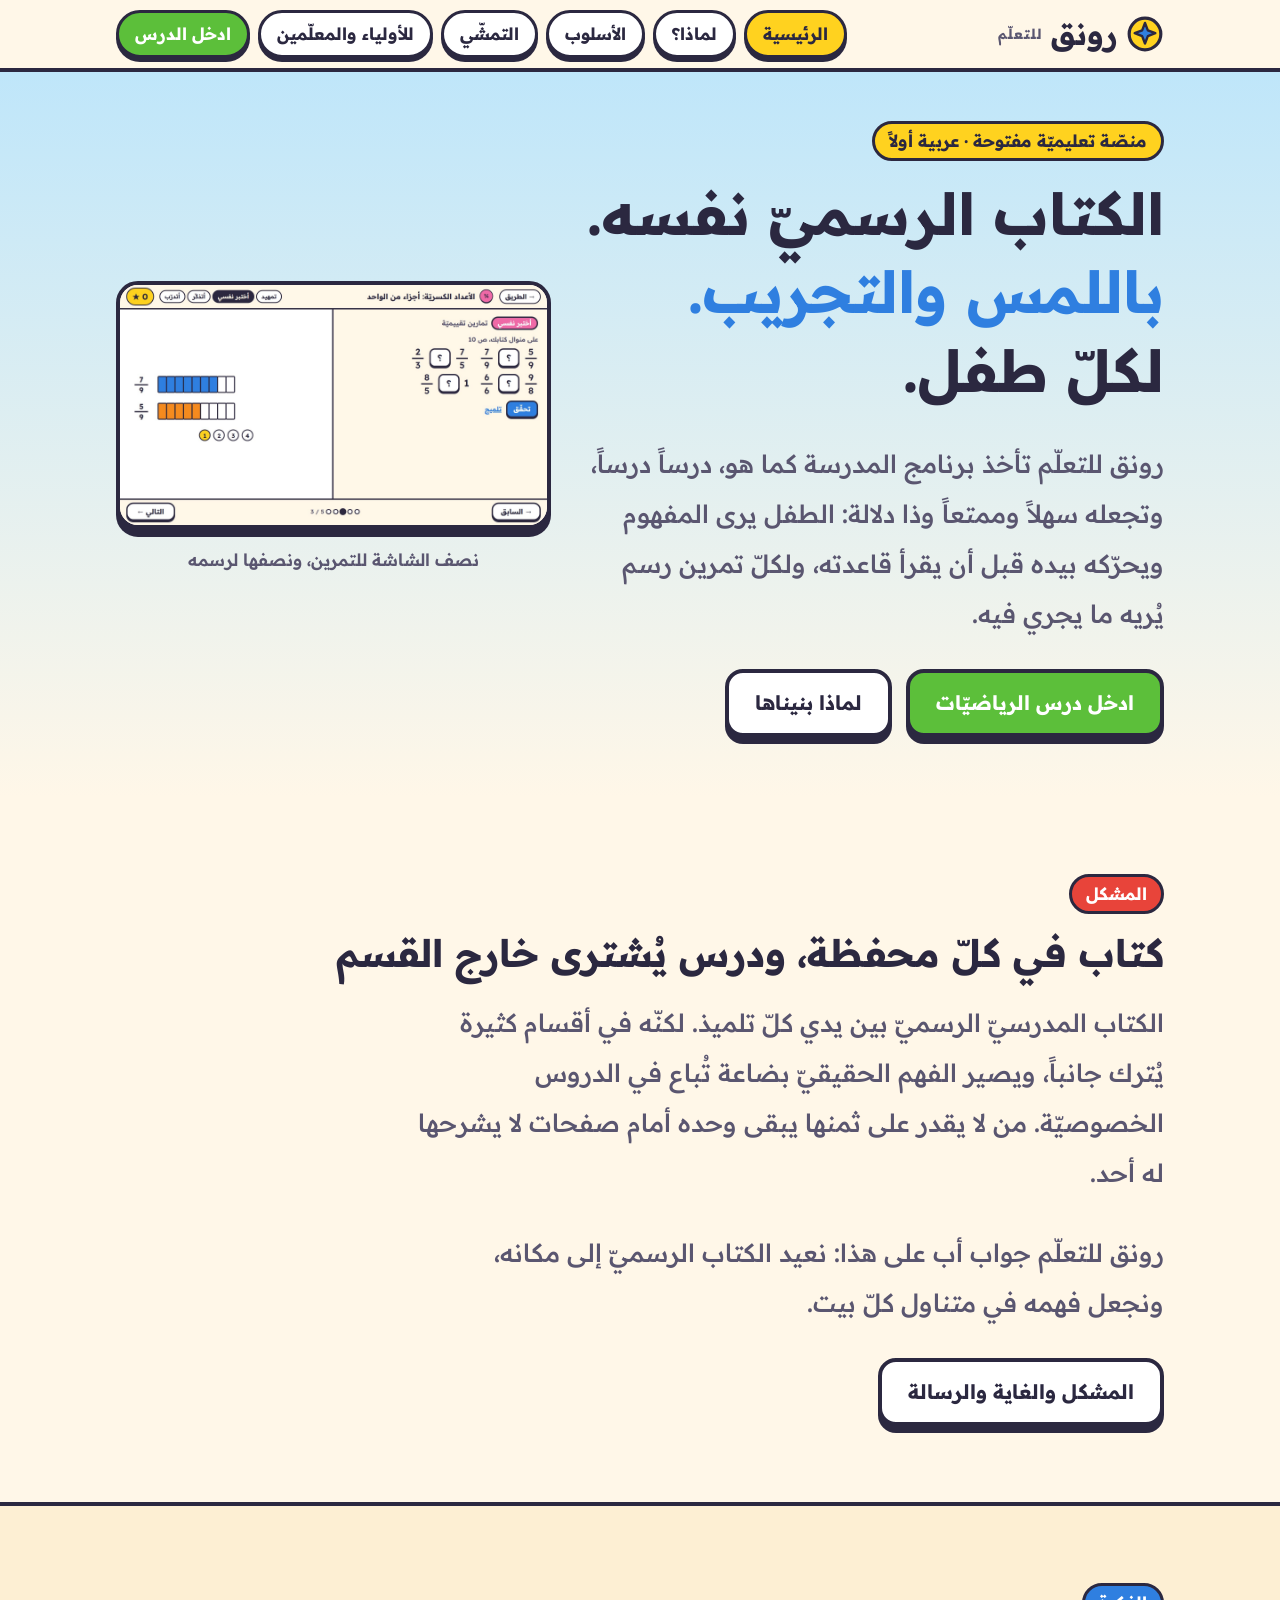
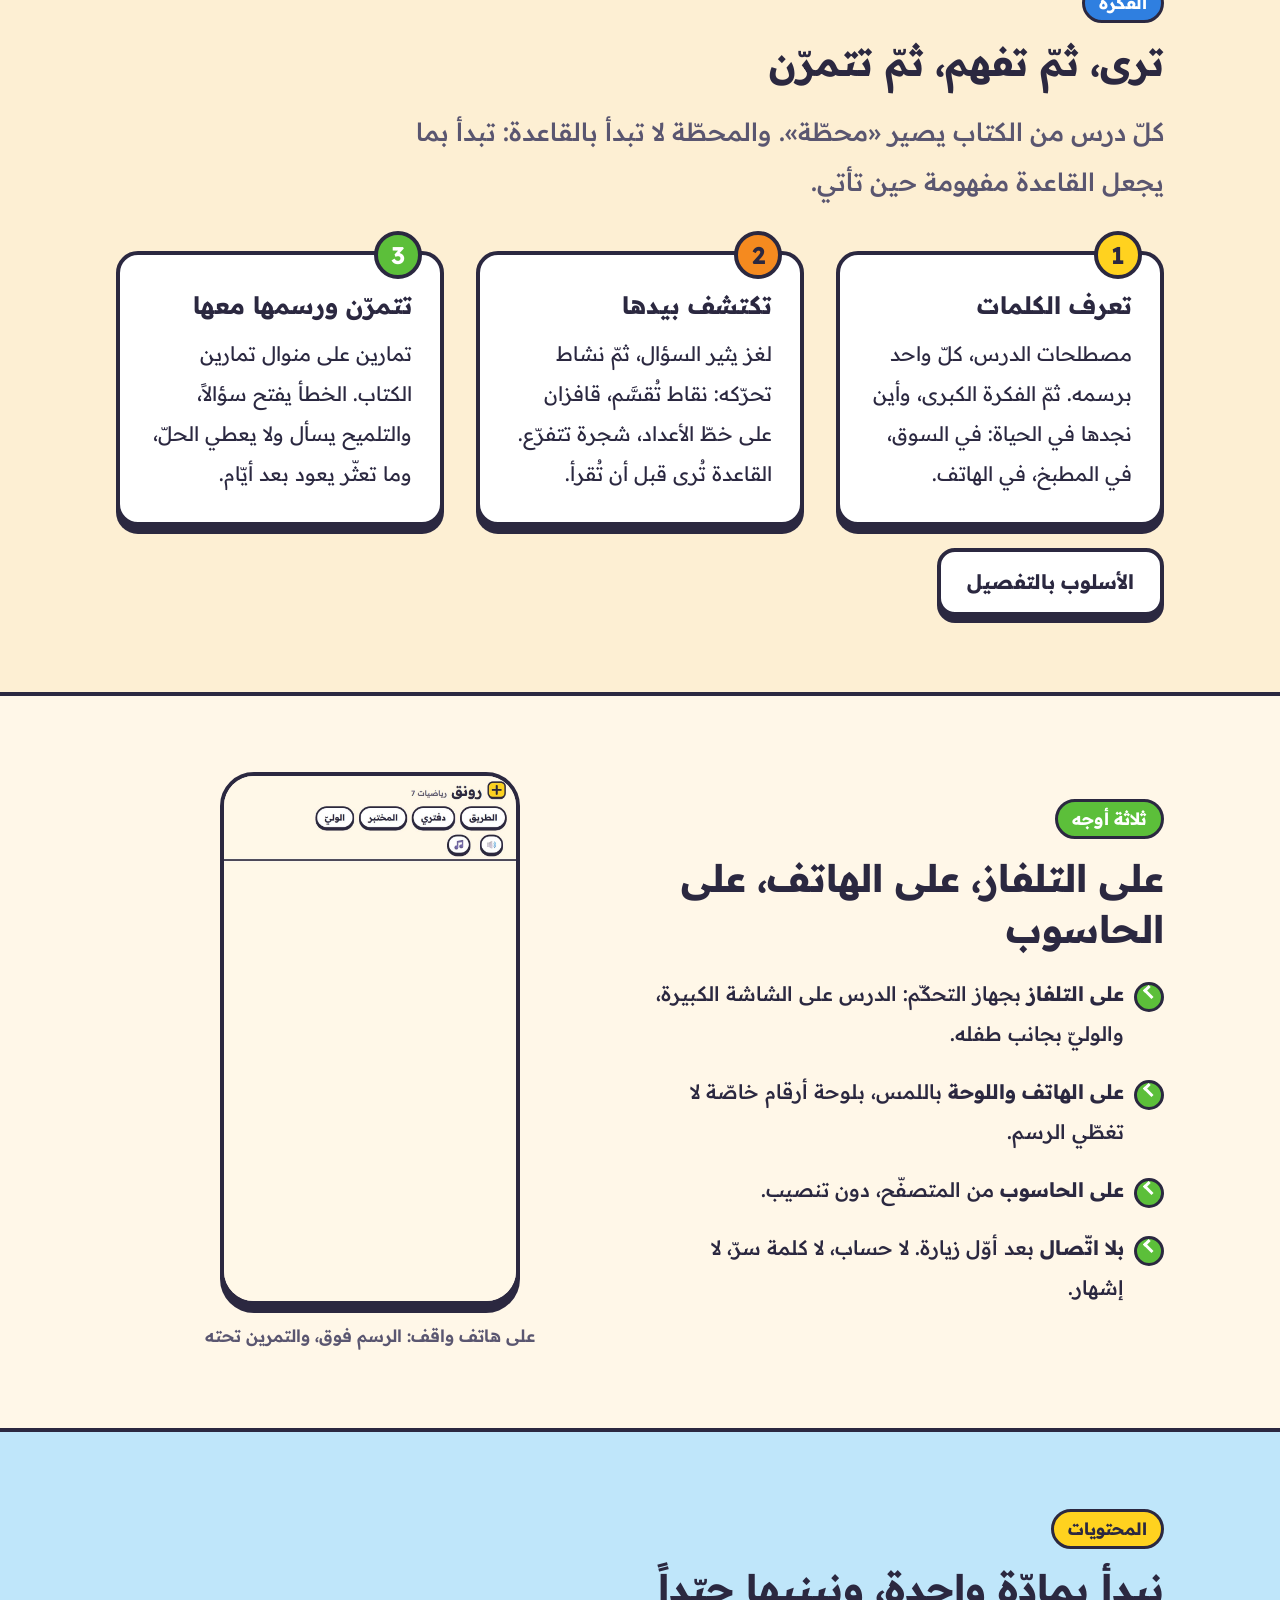
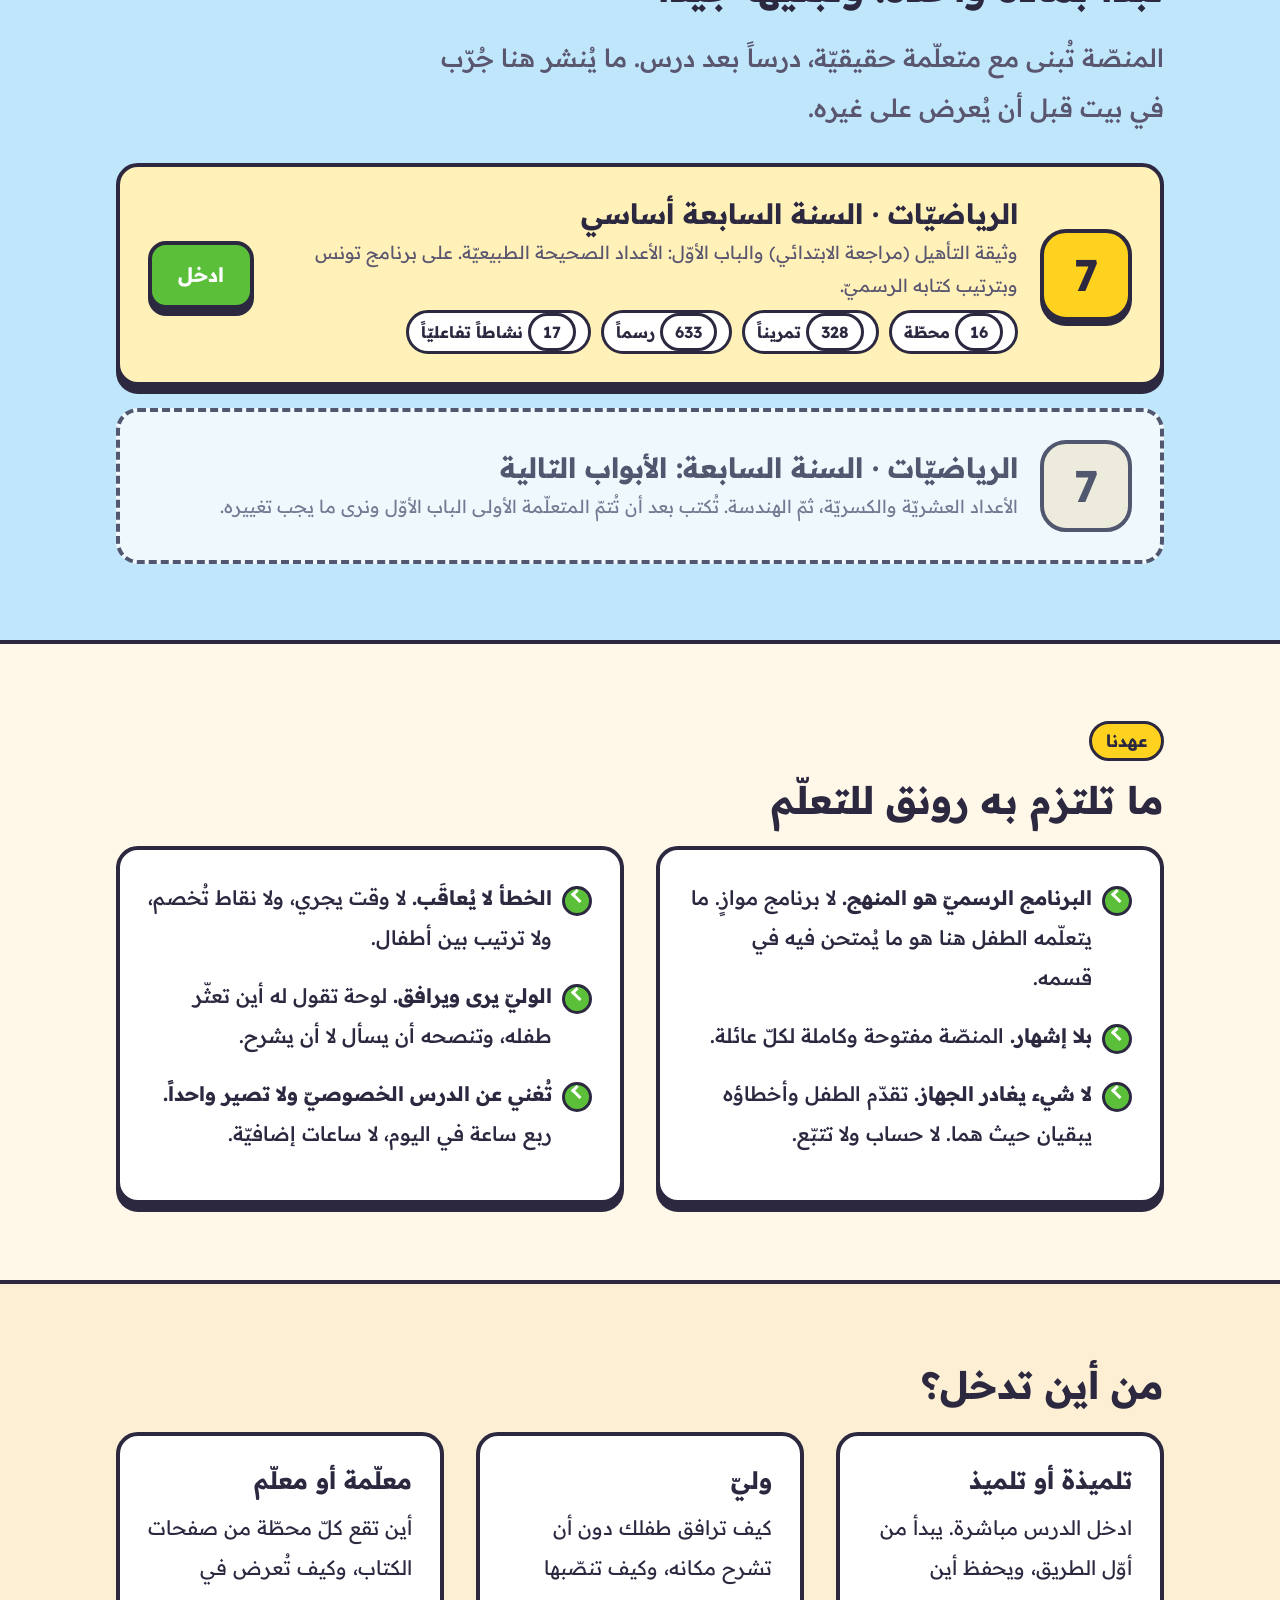
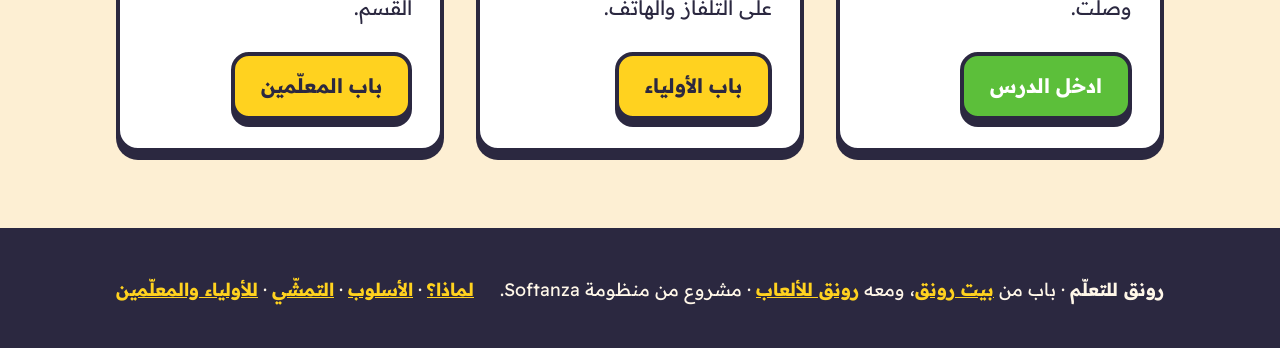
==== commit 4ee2a73a: "Link the learning site to the house of Rawnaq and to the games Co-Authored-By: Claude Fable 5.2 <nor" ====
--- a/index.html
+++ b/index.html
@@ -133,7 +133,7 @@
 </main>
 
 <footer><div class="wrap">
-  <div><b>رونق للتعلّم</b> · الجانب التعليميّ من رونق · مشروع من منظومة Softanza.</div>
+  <div><b>رونق للتعلّم</b> · باب من <a href="https://mayouni.github.io/rawnaq-site/">بيت رونق</a>، ومعه <a href="https://mayouni.github.io/rawnaq-site/games.html">رونق للألعاب</a> · مشروع من منظومة Softanza.</div>
   <div><a href="why.html">لماذا؟</a> · <a href="method.html">الأسلوب</a> · <a href="journey.html">التمشّي</a> · <a href="guardians.html">للأولياء والمعلّمين</a></div>
 </div></footer>
 <script>
